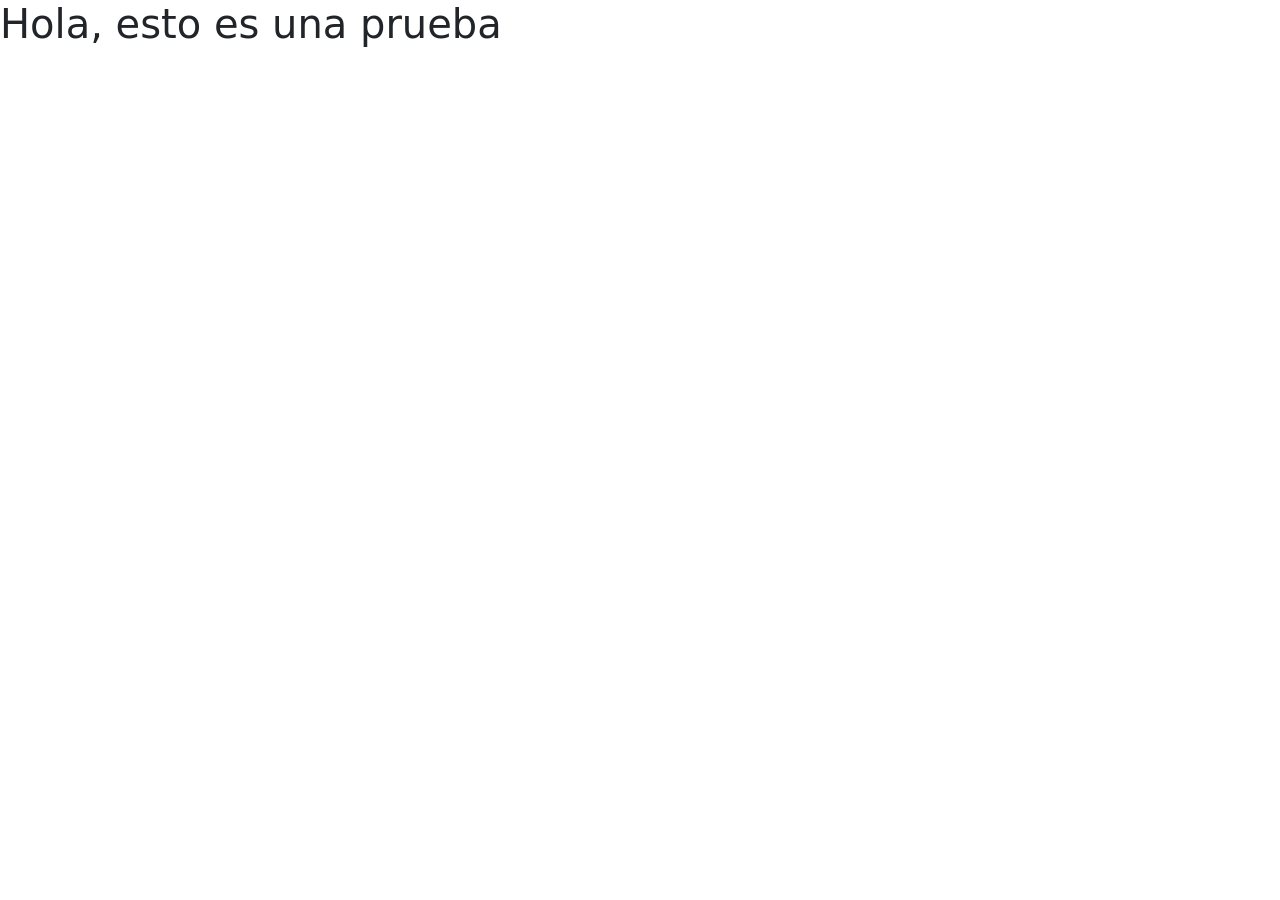
==== index.html @ 827f401e "inicio del home" ====
<!DOCTYPE html>
<html lang="es">


<head>


  <meta charset="UTF-8">
  <meta name="viewport" content="width=device-width, initial-scale=1.0">
  <title>Cookies - Pastelería</title>

  <!-- Bootstrap CSS -->
  <link href="https://cdn.jsdelivr.net/npm/bootstrap@5.3.3/dist/css/bootstrap.min.css" rel="stylesheet">

  <!-- Tu CSS personalizado (va después de Bootstrap para poder sobrescribirlo) -->
  <link href="css/style.css" rel="stylesheet">


</head>



<body>

  <h1>Hola, esto es una prueba</h1>

  <!-- Bootstrap JS (necesario para menús, botones desplegables, etc.) -->
  <script src="https://cdn.jsdelivr.net/npm/bootstrap@5.3.3/dist/js/bootstrap.bundle.min.js"></script>
</body>
</html>
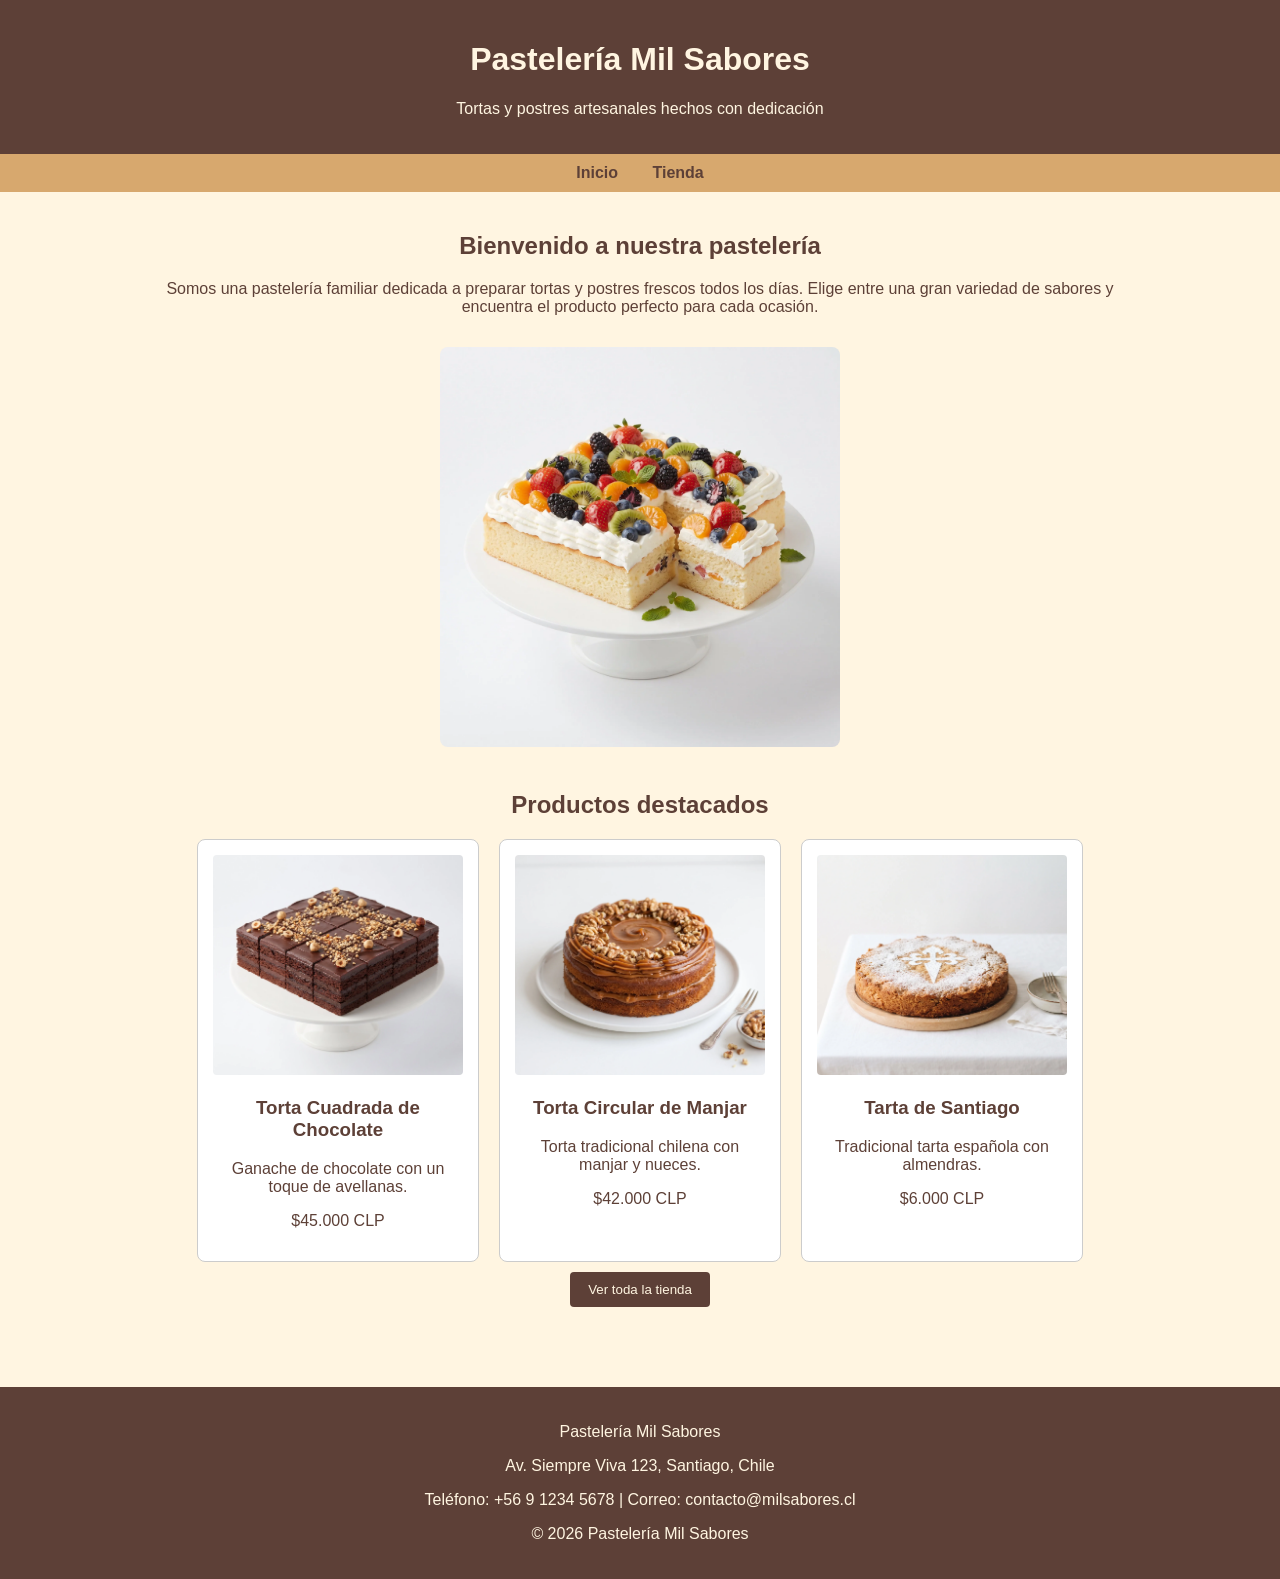
==== commit 97714c49: "creacion del home" ====
--- a/index.html
+++ b/index.html
@@ -1,30 +1,71 @@
 <!DOCTYPE html>
 <html lang="es">
-
-
 <head>
-
-
-  <meta charset="UTF-8">
-  <meta name="viewport" content="width=device-width, initial-scale=1.0">
-  <title>Cookies - Pastelería</title>
-
-  <!-- Bootstrap CSS -->
-  <link href="https://cdn.jsdelivr.net/npm/bootstrap@5.3.3/dist/css/bootstrap.min.css" rel="stylesheet">
-
-  <!-- Tu CSS personalizado (va después de Bootstrap para poder sobrescribirlo) -->
-  <link href="css/style.css" rel="stylesheet">
-
-
+    <meta charset="UTF-8">
+    <meta name="viewport" content="width=device-width, initial-scale=1.0">
+    <title>Inicio - Pastelería Mil Sabores</title>
+    <link rel="stylesheet" href="css/style.css">
 </head>
-
-
-
 <body>
 
-  <h1>Hola, esto es una prueba</h1>
+    <header>
+        <h1>Pastelería Mil Sabores</h1>
+        <p>Tortas y postres artesanales hechos con dedicación</p>
+    </header>
 
-  <!-- Bootstrap JS (necesario para menús, botones desplegables, etc.) -->
-  <script src="https://cdn.jsdelivr.net/npm/bootstrap@5.3.3/dist/js/bootstrap.bundle.min.js"></script>
+    <nav>
+        <ul>
+            <li><a href="index.html">Inicio</a></li>
+            <li><a href="tienda.html">Tienda</a></li>
+        </ul>
+    </nav>
+
+    <main>
+
+        <section id="bienvenida">
+            <h2>Bienvenido a nuestra pastelería</h2>
+            <p>Somos una pastelería familiar dedicada a preparar tortas y postres frescos todos los días. Elige entre una gran variedad de sabores y encuentra el producto perfecto para cada ocasión.</p>
+            <img class="bienvenida-imagen" src="img/Torta_Cuadrada_Frutas.webp" alt="Torta Cuadrada de Frutas de la pastelería">
+        </section>
+
+        <section id="destacados">
+            <h2>Productos destacados</h2>
+            <div class="contenedor-productos">
+
+                <article class="tarjeta-producto">
+                    <img src="img/Torta_Cuadrada_Chocolate.webp" alt="Torta Cuadrada de Chocolate">
+                    <h3>Torta Cuadrada de Chocolate</h3>
+                    <p>Ganache de chocolate con un toque de avellanas.</p>
+                    <p class="precio">$45.000 CLP</p>
+                </article>
+
+                <article class="tarjeta-producto">
+                    <img src="img/Torta_Circular_Manjar.webp" alt="Torta Circular de Manjar">
+                    <h3>Torta Circular de Manjar</h3>
+                    <p>Torta tradicional chilena con manjar y nueces.</p>
+                    <p class="precio">$42.000 CLP</p>
+                </article>
+
+                <article class="tarjeta-producto">
+                    <img src="img/Tarta_De_Santiago.webp" alt="Tarta de Santiago">
+                    <h3>Tarta de Santiago</h3>
+                    <p>Tradicional tarta española con almendras.</p>
+                    <p class="precio">$6.000 CLP</p>
+                </article>
+
+            </div>
+            <a href="tienda.html"><button type="button">Ver toda la tienda</button></a>
+        </section>
+
+    </main>
+
+    <footer>
+        <p>Pastelería Mil Sabores</p>
+        <p>Av. Siempre Viva 123, Santiago, Chile</p>
+        <p>Teléfono: +56 9 1234 5678 | Correo: contacto@milsabores.cl</p>
+        <p>&copy; 2026 Pastelería Mil Sabores</p>
+    </footer>
+
+    <script src="js/main.js"></script>
 </body>
-</html>+</html>
--- a/css/style.css
+++ b/css/style.css
@@ -0,0 +1,111 @@
+
+body {
+    font-family: Arial, sans-serif;
+    background-color: #FFF5E1;
+    color: #5D4037;
+    margin: 0;
+    padding: 0;
+}
+
+header {
+    background-color: #5D4037;
+    color: #FFF5E1;
+    text-align: center;
+    padding: 20px 10px;
+}
+
+nav {
+    background-color: #D7A86E;
+    text-align: center;
+    padding: 10px;
+}
+
+nav ul {
+    list-style: none;
+    margin: 0;
+    padding: 0;
+}
+
+nav ul li {
+    display: inline-block;
+    margin: 0 15px;
+}
+
+nav ul li a {
+    color: #5D4037;
+    text-decoration: none;
+    font-weight: bold;
+}
+
+nav ul li a:hover {
+    text-decoration: underline;
+}
+
+main {
+    max-width: 1000px;
+    margin: 0 auto;
+    padding: 20px;
+}
+
+section {
+    margin-bottom: 40px;
+    text-align: center;
+}
+
+/* Sección de bienvenida */
+.bienvenida-imagen {
+    max-width: 400px;
+    width: 100%;
+    border-radius: 8px;
+    margin-top: 15px;
+}
+
+/* Tarjetas de productos destacados (mismo estilo que la tienda) */
+.contenedor-productos {
+    display: flex;
+    flex-wrap: wrap;
+    justify-content: center;
+    gap: 20px;
+}
+
+.tarjeta-producto {
+    background-color: white;
+    border: 1px solid #ccc;
+    border-radius: 8px;
+    padding: 15px;
+    width: 250px;
+    text-align: center;
+}
+
+.tarjeta-producto img {
+    width: 100%;
+    height: 220px;
+    object-fit: cover;
+    border-radius: 4px;
+}
+
+button {
+    background-color: #5D4037;
+    color: #FFF5E1;
+    border: none;
+    padding: 10px 18px;
+    border-radius: 4px;
+    cursor: pointer;
+    margin-top: 10px;
+}
+
+button:hover {
+    background-color: #4A322C;
+}
+
+footer {
+    background-color: #5D4037;
+    color: #FFF5E1;
+    text-align: center;
+    padding: 20px 10px;
+    margin-top: 20px;
+}
+
+footer a {
+    color: #FFF5E1;
+}
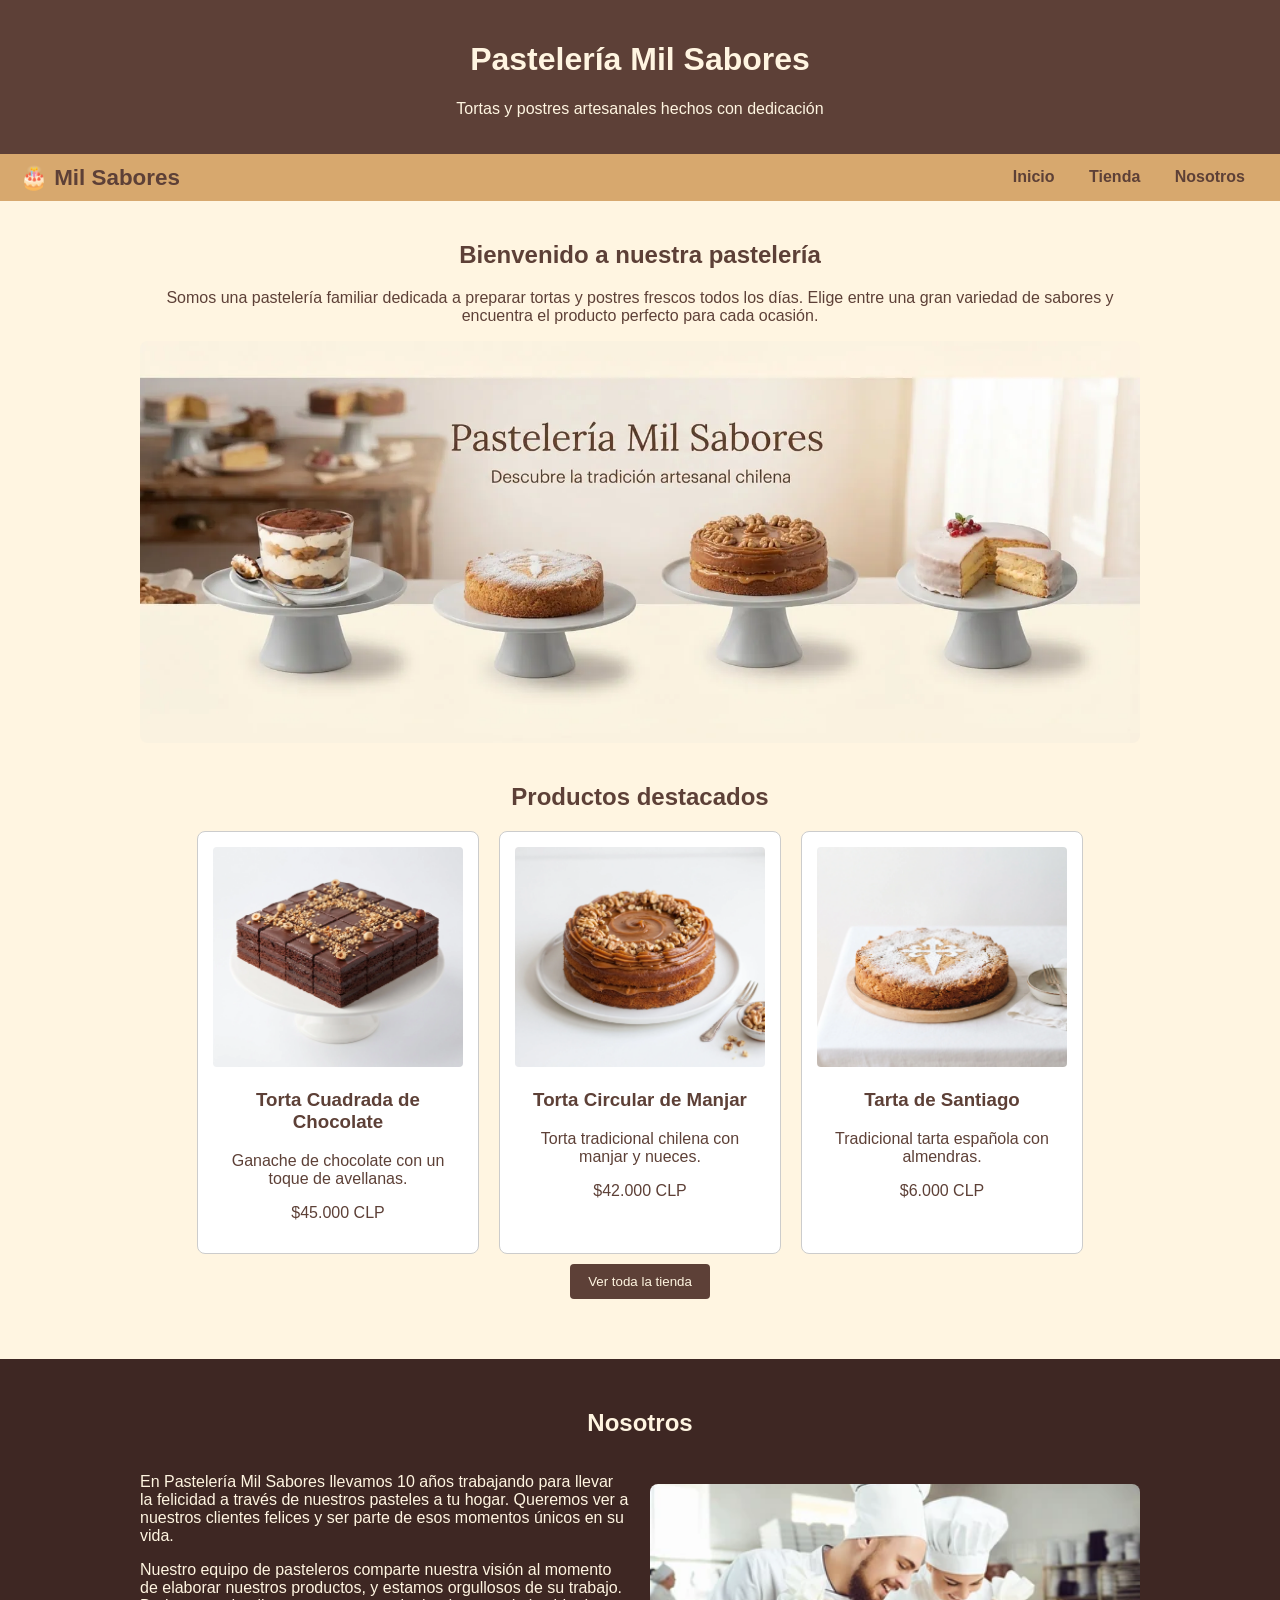
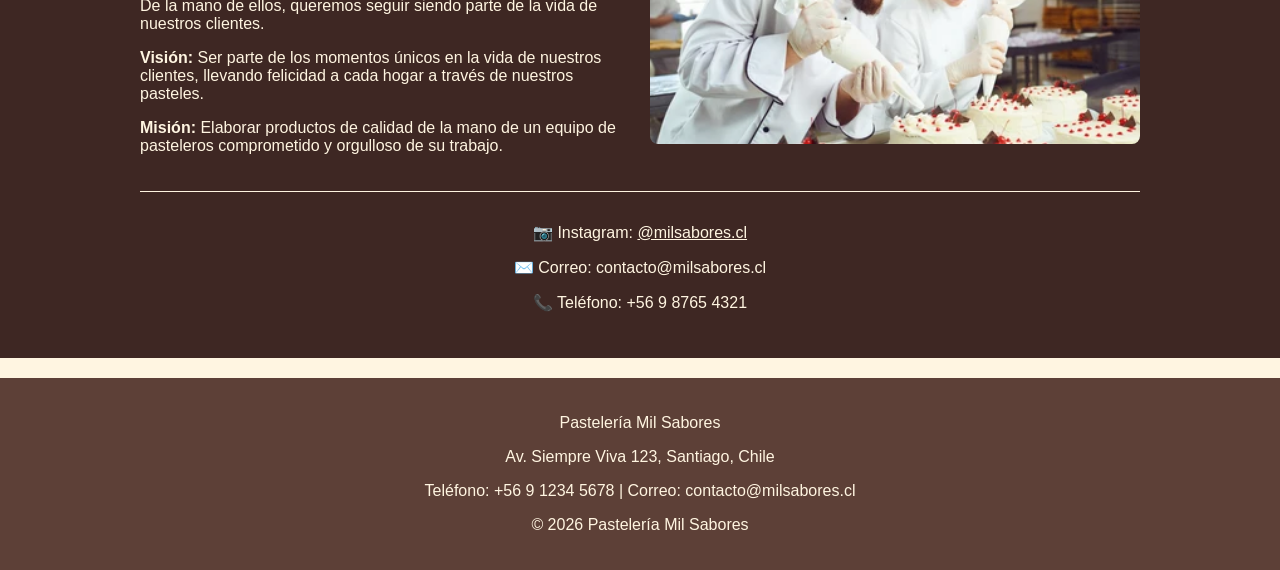
==== commit 4d1e51e8: "actualizacion del home y embellecimiento" ====
--- a/index.html
+++ b/index.html
@@ -14,9 +14,13 @@
     </header>
 
     <nav>
+        <div class="logo">
+            <a href="index.html">🎂 Mil Sabores</a>
+        </div>
         <ul>
             <li><a href="index.html">Inicio</a></li>
             <li><a href="tienda.html">Tienda</a></li>
+            <li><a href="#nosotros">Nosotros</a></li>
         </ul>
     </nav>
 
@@ -25,7 +29,7 @@
         <section id="bienvenida">
             <h2>Bienvenido a nuestra pastelería</h2>
             <p>Somos una pastelería familiar dedicada a preparar tortas y postres frescos todos los días. Elige entre una gran variedad de sabores y encuentra el producto perfecto para cada ocasión.</p>
-            <img class="bienvenida-imagen" src="img/Torta_Cuadrada_Frutas.webp" alt="Torta Cuadrada de Frutas de la pastelería">
+            <img class="bienvenida-imagen" src="img/Hero.webp" alt="Torta Cuadrada de Frutas de la pastelería">
         </section>
 
         <section id="destacados">
@@ -59,6 +63,30 @@
 
     </main>
 
+    <section id="nosotros" class="seccion-nosotros">
+        <h2>Nosotros</h2>
+
+        <div class="nosotros-contenido">
+            <div class="nosotros-texto">
+                <p>En Pastelería Mil Sabores llevamos 10 años trabajando para llevar la felicidad a través de nuestros pasteles a tu hogar. Queremos ver a nuestros clientes felices y ser parte de esos momentos únicos en su vida.</p>
+                <p>Nuestro equipo de pasteleros comparte nuestra visión al momento de elaborar nuestros productos, y estamos orgullosos de su trabajo. De la mano de ellos, queremos seguir siendo parte de la vida de nuestros clientes.</p>
+                <p><strong>Visión:</strong> Ser parte de los momentos únicos en la vida de nuestros clientes, llevando felicidad a cada hogar a través de nuestros pasteles.</p>
+                <p><strong>Misión:</strong> Elaborar productos de calidad de la mano de un equipo de pasteleros comprometido y orgulloso de su trabajo.</p>
+            </div>
+
+            <div class="nosotros-imagen">
+                <img src="img/confectioners-squeezes-liquid-cream-pastry-260nw-1368174686.webp" alt="">
+
+            </div>
+        </div>
+
+        <div class="nosotros-contacto">
+            <p>📷 Instagram: <a href="https://instagram.com/milsabores.cl" target="_blank" rel="noopener">@milsabores.cl</a></p>
+            <p>✉️ Correo: contacto@milsabores.cl</p>
+            <p>📞 Teléfono: +56 9 8765 4321</p>
+        </div>
+    </section>
+
     <footer>
         <p>Pastelería Mil Sabores</p>
         <p>Av. Siempre Viva 123, Santiago, Chile</p>
--- a/css/style.css
+++ b/css/style.css
@@ -1,3 +1,4 @@
+/* Estilos generales del sitio - Pastelería Mil Sabores */
 
 body {
     font-family: Arial, sans-serif;
@@ -16,8 +17,18 @@
 
 nav {
     background-color: #D7A86E;
-    text-align: center;
-    padding: 10px;
+    padding: 10px 20px;
+    display: flex;
+    justify-content: space-between;
+    align-items: center;
+    flex-wrap: wrap;
+}
+
+.logo a {
+    color: #5D4037;
+    font-size: 1.4em;
+    font-weight: bold;
+    text-decoration: none;
 }
 
 nav ul {
@@ -54,10 +65,12 @@
 
 /* Sección de bienvenida */
 .bienvenida-imagen {
-    max-width: 400px;
-    width: 100%;
+    max-width: 100%; /* <--- Cambia esto de 400px a 100% */
+    width: 100%; /* Esto asegura que ocupe todo el ancho del contenedor */
     border-radius: 8px;
     margin-top: 15px;
+    display: block; /* Ayuda a centrarla y evitar espacios extra */
+    height: auto; /* Mantiene la proporción de la imagen */
 }
 
 /* Tarjetas de productos destacados (mismo estilo que la tienda) */
@@ -109,3 +122,55 @@
 footer a {
     color: #FFF5E1;
 }
+
+/* Sección "Nosotros" - rectángulo destacado con color distinto, de lado a lado */
+.seccion-nosotros {
+    background-color: #3E2723;
+    color: #FFF5E1;
+    width: 100%;
+    margin: 0;
+    padding: 30px 20px;
+    text-align: center;
+    box-sizing: border-box;
+}
+
+.nosotros-contenido {
+    display: flex;
+    flex-wrap: wrap;
+    gap: 20px;
+    align-items: center;
+    text-align: left;
+    max-width: 1000px;
+    margin: 0 auto;
+}
+
+.nosotros-texto {
+    flex: 1;
+    min-width: 250px;
+}
+
+.nosotros-imagen {
+    flex: 1;
+    min-width: 200px;
+}
+
+.nosotros-imagen img {
+    width: 100%;
+    height: 260px;
+    object-fit: cover;
+    border-radius: 8px;
+    display: block;
+}
+
+.nosotros-contacto {
+    margin-top: 20px;
+    border-top: 1px solid #FFF5E1;
+    padding-top: 15px;
+    max-width: 1000px;
+    margin-left: auto;
+    margin-right: auto;
+}
+
+.nosotros-contacto a {
+    color: #FFF5E1;
+}
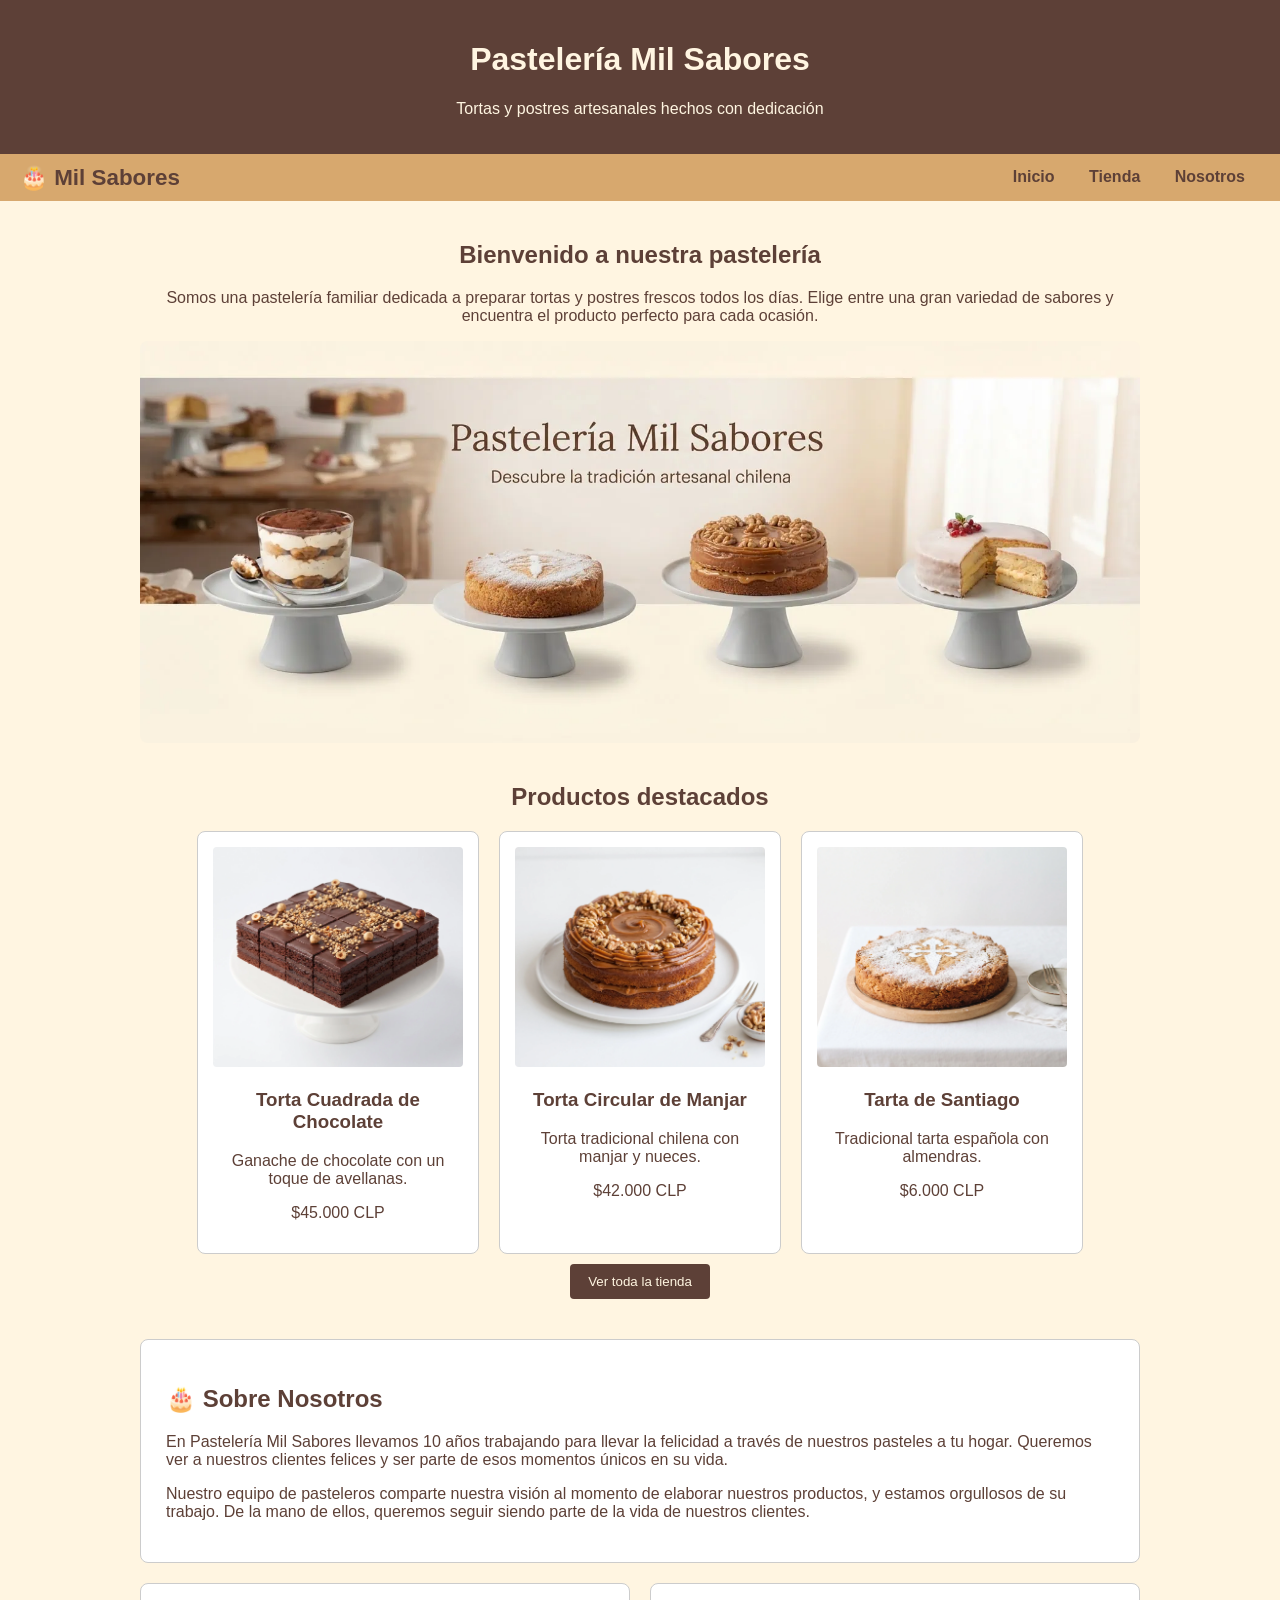
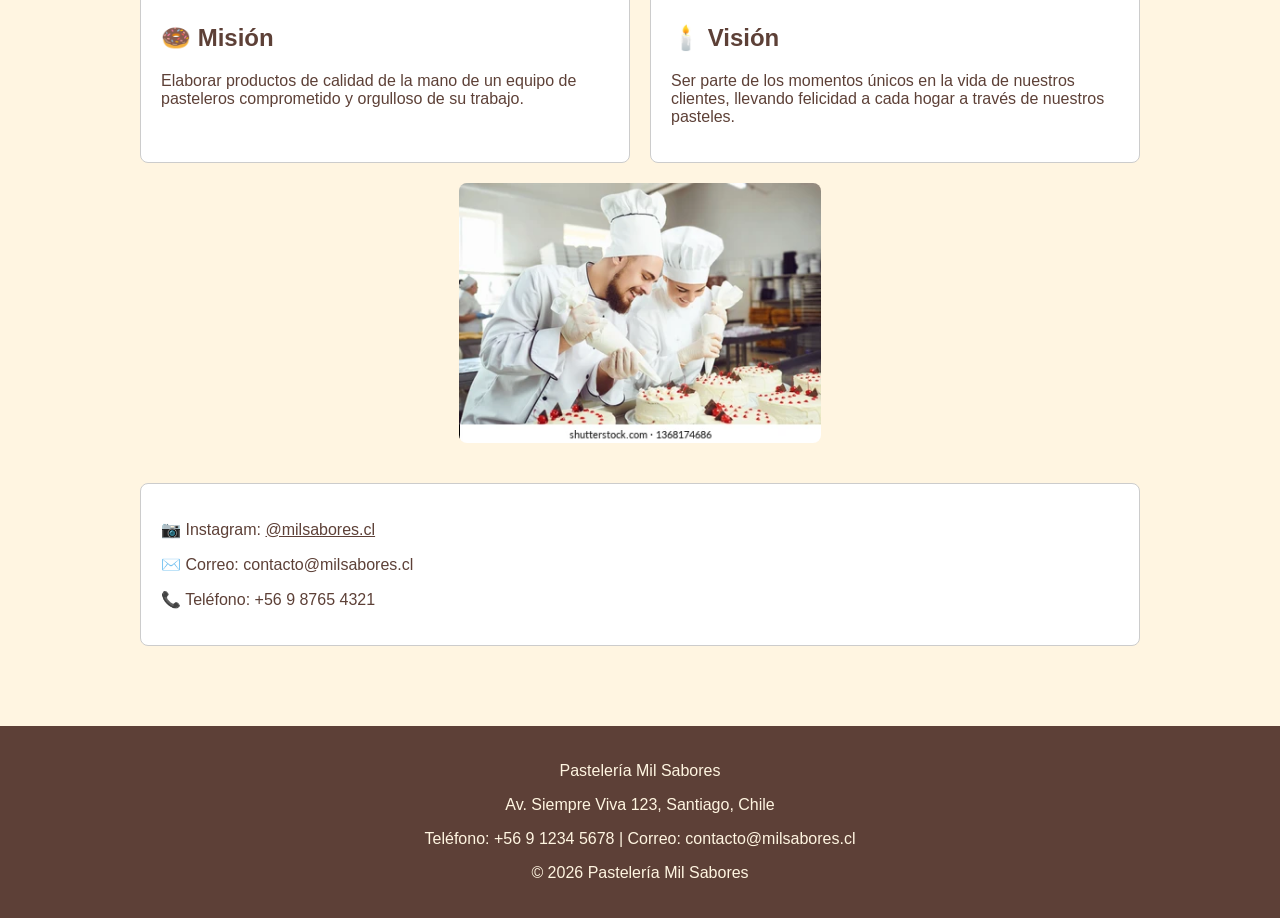
==== commit b24d9722: "mas cambios" ====
--- a/index.html
+++ b/index.html
@@ -61,31 +61,37 @@
             <a href="tienda.html"><button type="button">Ver toda la tienda</button></a>
         </section>
 
-    </main>
+        <section id="nosotros" class="seccion-quienes-somos">
 
-    <section id="nosotros" class="seccion-nosotros">
-        <h2>Nosotros</h2>
-
-        <div class="nosotros-contenido">
-            <div class="nosotros-texto">
+            <div class="tarjeta-enunciado">
+                <h2>🎂 Sobre Nosotros</h2>
                 <p>En Pastelería Mil Sabores llevamos 10 años trabajando para llevar la felicidad a través de nuestros pasteles a tu hogar. Queremos ver a nuestros clientes felices y ser parte de esos momentos únicos en su vida.</p>
                 <p>Nuestro equipo de pasteleros comparte nuestra visión al momento de elaborar nuestros productos, y estamos orgullosos de su trabajo. De la mano de ellos, queremos seguir siendo parte de la vida de nuestros clientes.</p>
-                <p><strong>Visión:</strong> Ser parte de los momentos únicos en la vida de nuestros clientes, llevando felicidad a cada hogar a través de nuestros pasteles.</p>
-                <p><strong>Misión:</strong> Elaborar productos de calidad de la mano de un equipo de pasteleros comprometido y orgulloso de su trabajo.</p>
+            </div>
+
+            <div class="contenedor-mision-vision">
+                <div class="caja-mision">
+                    <h2>🍩 Misión</h2>
+                    <p>Elaborar productos de calidad de la mano de un equipo de pasteleros comprometido y orgulloso de su trabajo.</p>
+                </div>
+                <div class="caja-vision">
+                    <h2>🕯️ Visión</h2>
+                    <p>Ser parte de los momentos únicos en la vida de nuestros clientes, llevando felicidad a cada hogar a través de nuestros pasteles.</p>
+                </div>
             </div>
 
             <div class="nosotros-imagen">
-                <img src="img/confectioners-squeezes-liquid-cream-pastry-260nw-1368174686.webp" alt="">
+                <img src="img/confectioners-squeezes-liquid-cream-pastry-260nw-1368174686.webp" alt="Equipo de pasteleros de Mil Sabores trabajando">
+            </div>
 
+            <div class="nosotros-contacto">
+                <p>📷 Instagram: <a href="https://instagram.com/milsabores.cl" target="_blank" rel="noopener">@milsabores.cl</a></p>
+                <p>✉️ Correo: contacto@milsabores.cl</p>
+                <p>📞 Teléfono: +56 9 8765 4321</p>
             </div>
-        </div>
+        </section>
 
-        <div class="nosotros-contacto">
-            <p>📷 Instagram: <a href="https://instagram.com/milsabores.cl" target="_blank" rel="noopener">@milsabores.cl</a></p>
-            <p>✉️ Correo: contacto@milsabores.cl</p>
-            <p>📞 Teléfono: +56 9 8765 4321</p>
-        </div>
-    </section>
+    </main>
 
     <footer>
         <p>Pastelería Mil Sabores</p>
--- a/css/style.css
+++ b/css/style.css
@@ -123,35 +123,41 @@
     color: #FFF5E1;
 }
 
-/* Sección "Nosotros" - rectángulo destacado con color distinto, de lado a lado */
-.seccion-nosotros {
-    background-color: #3E2723;
-    color: #FFF5E1;
-    width: 100%;
-    margin: 0;
-    padding: 30px 20px;
-    text-align: center;
-    box-sizing: border-box;
+/* Estilos Quiénes Somos */
+.seccion-quienes-somos {
+    display: flex;
+    flex-direction: column;
+    gap: 20px;
+    margin-bottom: 40px;
+    text-align: left !important; /* Anula el centrado general de las secciones */
 }
 
-.nosotros-contenido {
-    display: flex;
-    flex-wrap: wrap;
-    gap: 20px;
-    align-items: center;
-    text-align: left;
-    max-width: 1000px;
-    margin: 0 auto;
+.tarjeta-enunciado {
+    background-color: white;
+    border: 1px solid #ccc;
+    border-radius: 8px;
+    padding: 25px;
 }
 
-.nosotros-texto {
+.contenedor-mision-vision {
+    display: flex;
+    gap: 20px;
+    flex-wrap: wrap;
+}
+
+.caja-mision,
+.caja-vision {
+    background-color: white;
+    border: 1px solid #ccc;
+    border-radius: 8px;
+    padding: 20px;
     flex: 1;
-    min-width: 250px;
+    min-width: 280px;
 }
 
 .nosotros-imagen {
-    flex: 1;
-    min-width: 200px;
+    max-width: 1000px;
+    margin: 0 auto 20px;
 }
 
 .nosotros-imagen img {
@@ -163,14 +169,12 @@
 }
 
 .nosotros-contacto {
-    margin-top: 20px;
-    border-top: 1px solid #FFF5E1;
-    padding-top: 15px;
-    max-width: 1000px;
-    margin-left: auto;
-    margin-right: auto;
+    background-color: white;
+    border: 1px solid #ccc;
+    border-radius: 8px;
+    padding: 20px;
 }
 
 .nosotros-contacto a {
-    color: #FFF5E1;
-}+    color: #5D4037;
+}
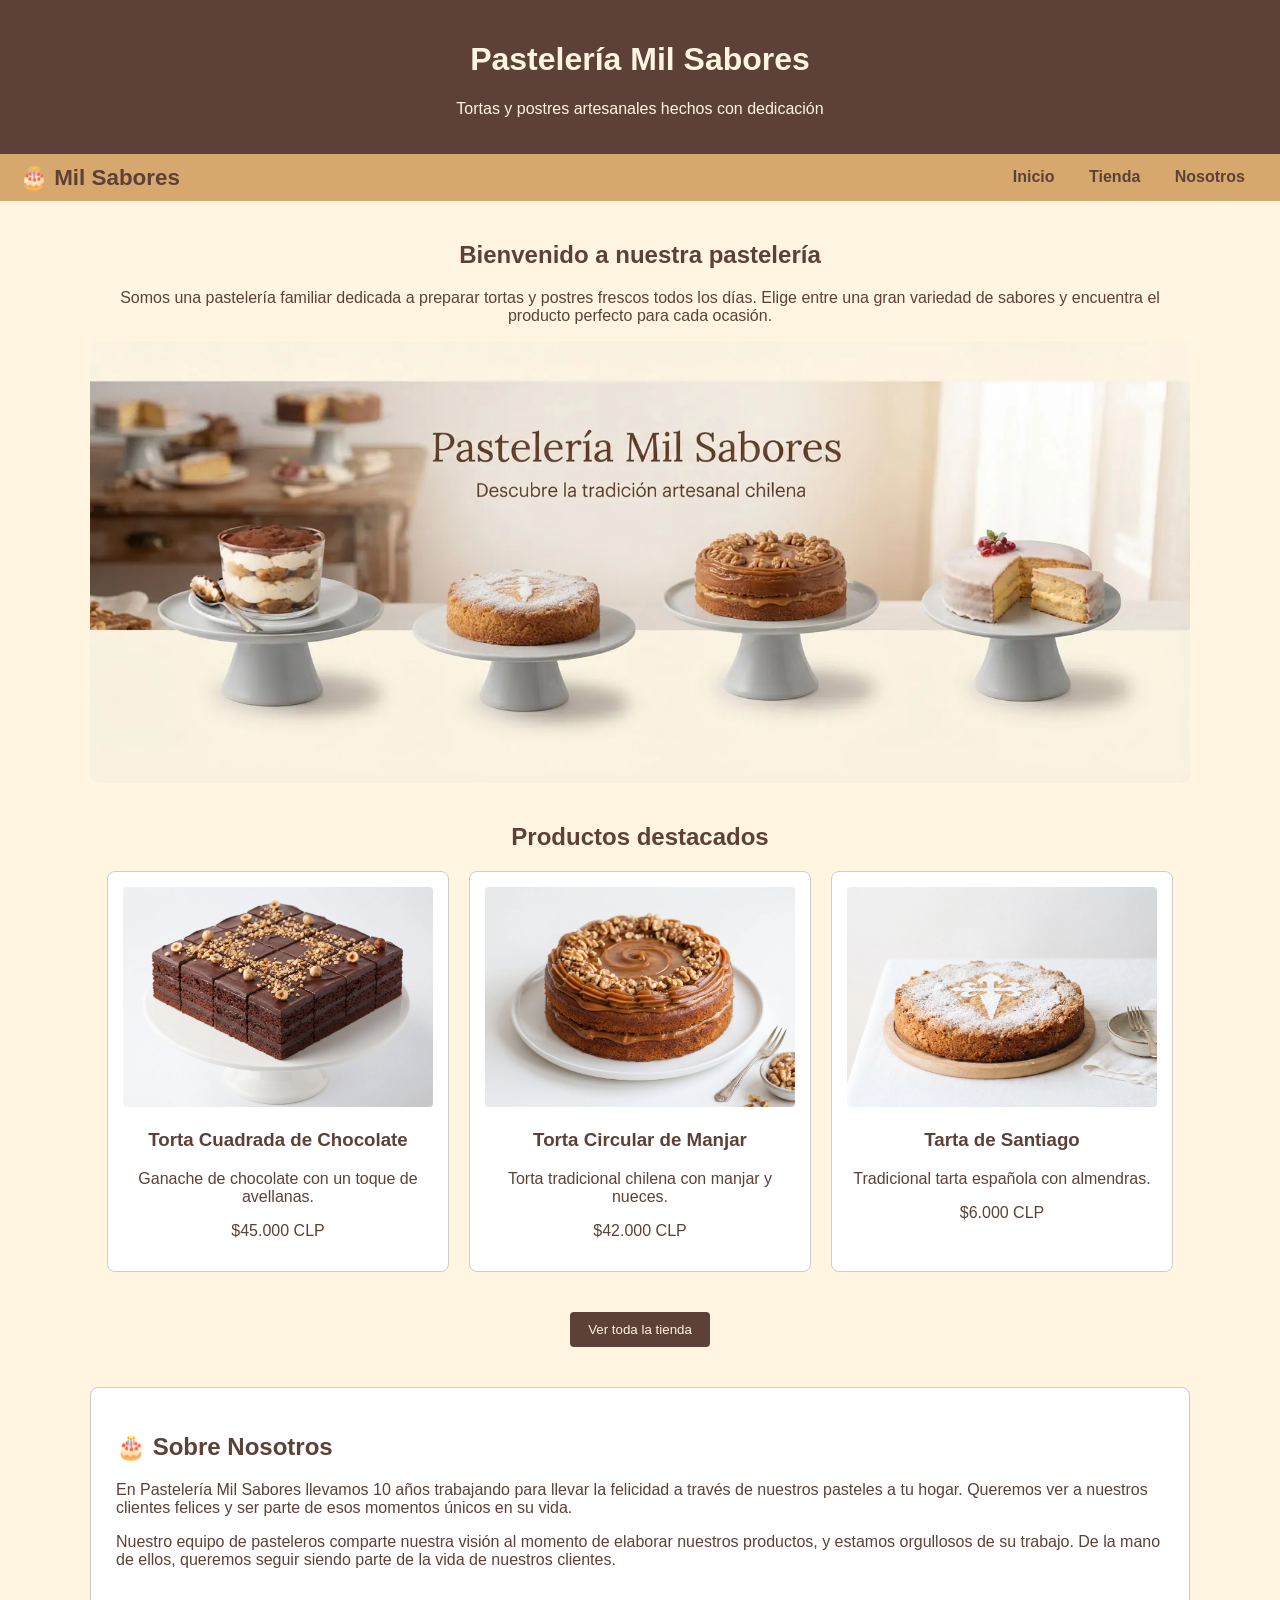
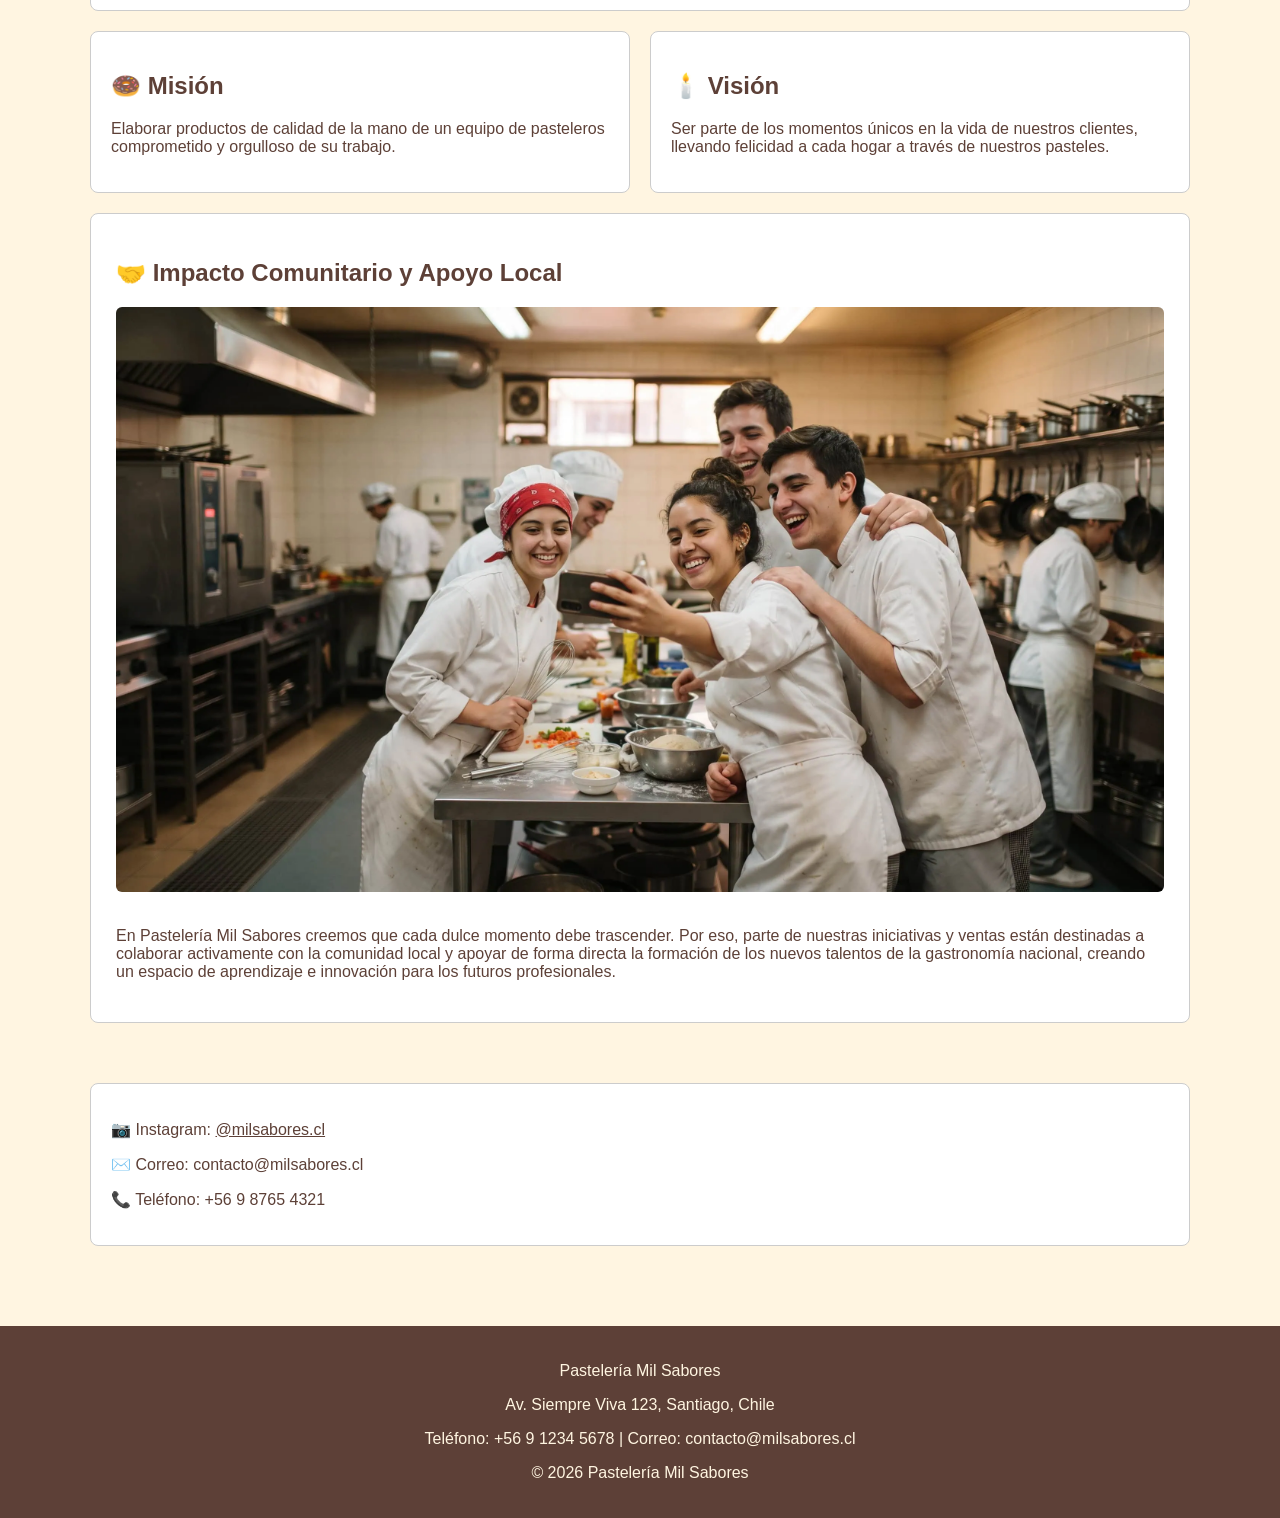
==== commit ac68e78b: "Se agrega sección impacto comunitario y se modifica padding del boton ver toda la tienda" ====
--- a/index.html
+++ b/index.html
@@ -80,9 +80,13 @@
                 </div>
             </div>
 
-            <div class="nosotros-imagen">
-                <img src="img/confectioners-squeezes-liquid-cream-pastry-260nw-1368174686.webp" alt="Equipo de pasteleros de Mil Sabores trabajando">
-            </div>
+            <section class="seccion-impacto">
+                <div class="tarjeta-impacto">
+                    <h2>🤝 Impacto Comunitario y Apoyo Local</h2>
+                    <img src="img/Impacto.webp" alt="Estudiantes de pastelería" class="imagen-impacto">
+                    <p>En Pastelería Mil Sabores creemos que cada dulce momento debe trascender. Por eso, parte de nuestras iniciativas y ventas están destinadas a colaborar activamente con la comunidad local y apoyar de forma directa la formación de los nuevos talentos de la gastronomía nacional, creando un espacio de aprendizaje e innovación para los futuros profesionales.</p>
+                </div>
+            </section>
 
             <div class="nosotros-contacto">
                 <p>📷 Instagram: <a href="https://instagram.com/milsabores.cl" target="_blank" rel="noopener">@milsabores.cl</a></p>
--- a/css/style.css
+++ b/css/style.css
@@ -53,7 +53,7 @@
 }
 
 main {
-    max-width: 1000px;
+    max-width: 1100px;
     margin: 0 auto;
     padding: 20px;
 }
@@ -65,15 +65,15 @@
 
 /* Sección de bienvenida */
 .bienvenida-imagen {
-    max-width: 100%; /* <--- Cambia esto de 400px a 100% */
-    width: 100%; /* Esto asegura que ocupe todo el ancho del contenedor */
+    max-width: 100%;
+    width: 100%;
     border-radius: 8px;
     margin-top: 15px;
-    display: block; /* Ayuda a centrarla y evitar espacios extra */
-    height: auto; /* Mantiene la proporción de la imagen */
-}
-
-/* Tarjetas de productos destacados (mismo estilo que la tienda) */
+    display: block;
+    height: auto;
+}
+
+/* Tarjetas de productos (3 por fila corregido) */
 .contenedor-productos {
     display: flex;
     flex-wrap: wrap;
@@ -86,7 +86,7 @@
     border: 1px solid #ccc;
     border-radius: 8px;
     padding: 15px;
-    width: 250px;
+    width: 310px;
     text-align: center;
 }
 
@@ -104,7 +104,7 @@
     padding: 10px 18px;
     border-radius: 4px;
     cursor: pointer;
-    margin-top: 10px;
+    margin-top: 40px;
 }
 
 button:hover {
@@ -129,7 +129,7 @@
     flex-direction: column;
     gap: 20px;
     margin-bottom: 40px;
-    text-align: left !important; /* Anula el centrado general de las secciones */
+    text-align: left !important;
 }
 
 .tarjeta-enunciado {
@@ -155,6 +155,30 @@
     min-width: 280px;
 }
 
+/* Estilos Sección Impacto Comunitario */
+.seccion-impacto {
+    display: flex;
+    flex-direction: column;
+    gap: 20px;
+    margin-bottom: 40px;
+    text-align: left !important;
+}
+
+.tarjeta-impacto {
+    background-color: white;
+    border: 1px solid #ccc;
+    border-radius: 8px;
+    padding: 25px;
+}
+
+.imagen-impacto {
+    width: 100%;
+    height: auto;
+    border-radius: 6px;
+    margin-bottom: 15px;
+    object-fit: cover;
+}
+
 .nosotros-imagen {
     max-width: 1000px;
     margin: 0 auto 20px;
@@ -177,4 +201,4 @@
 
 .nosotros-contacto a {
     color: #5D4037;
-}
+}
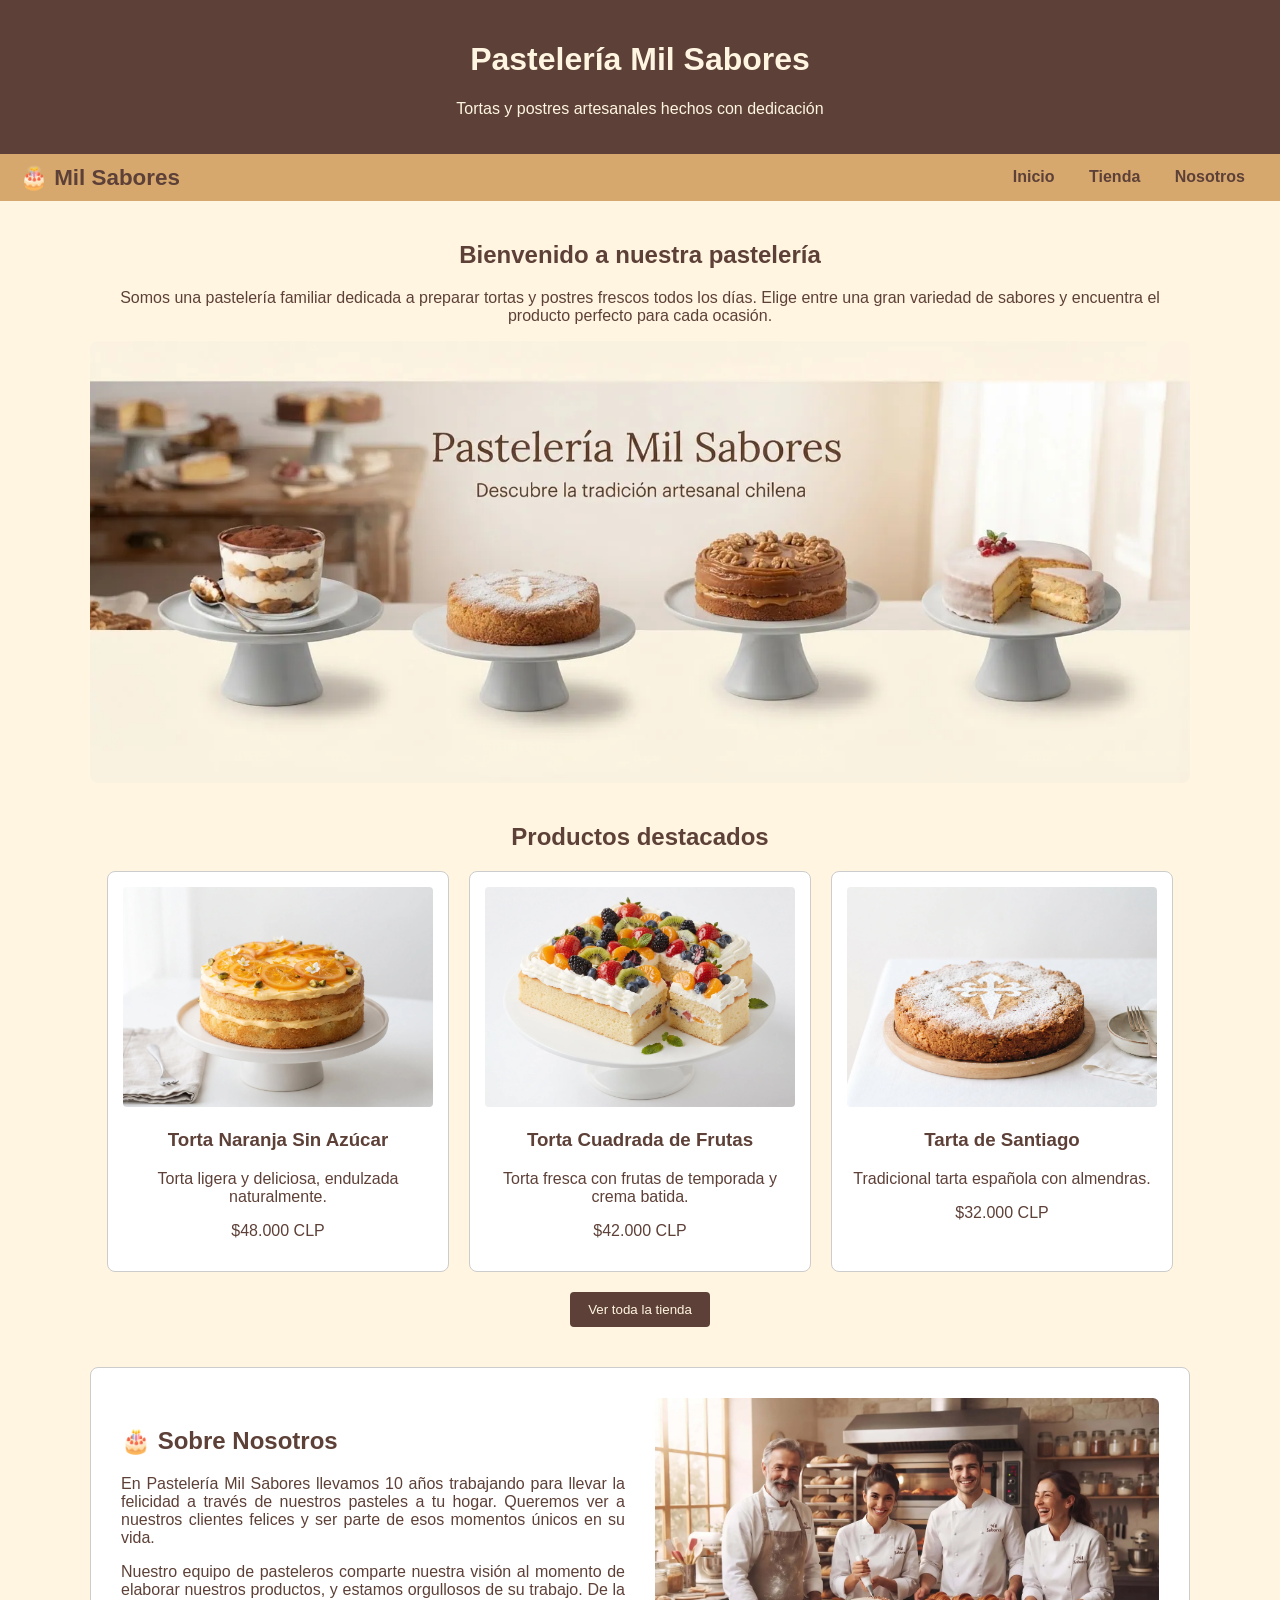
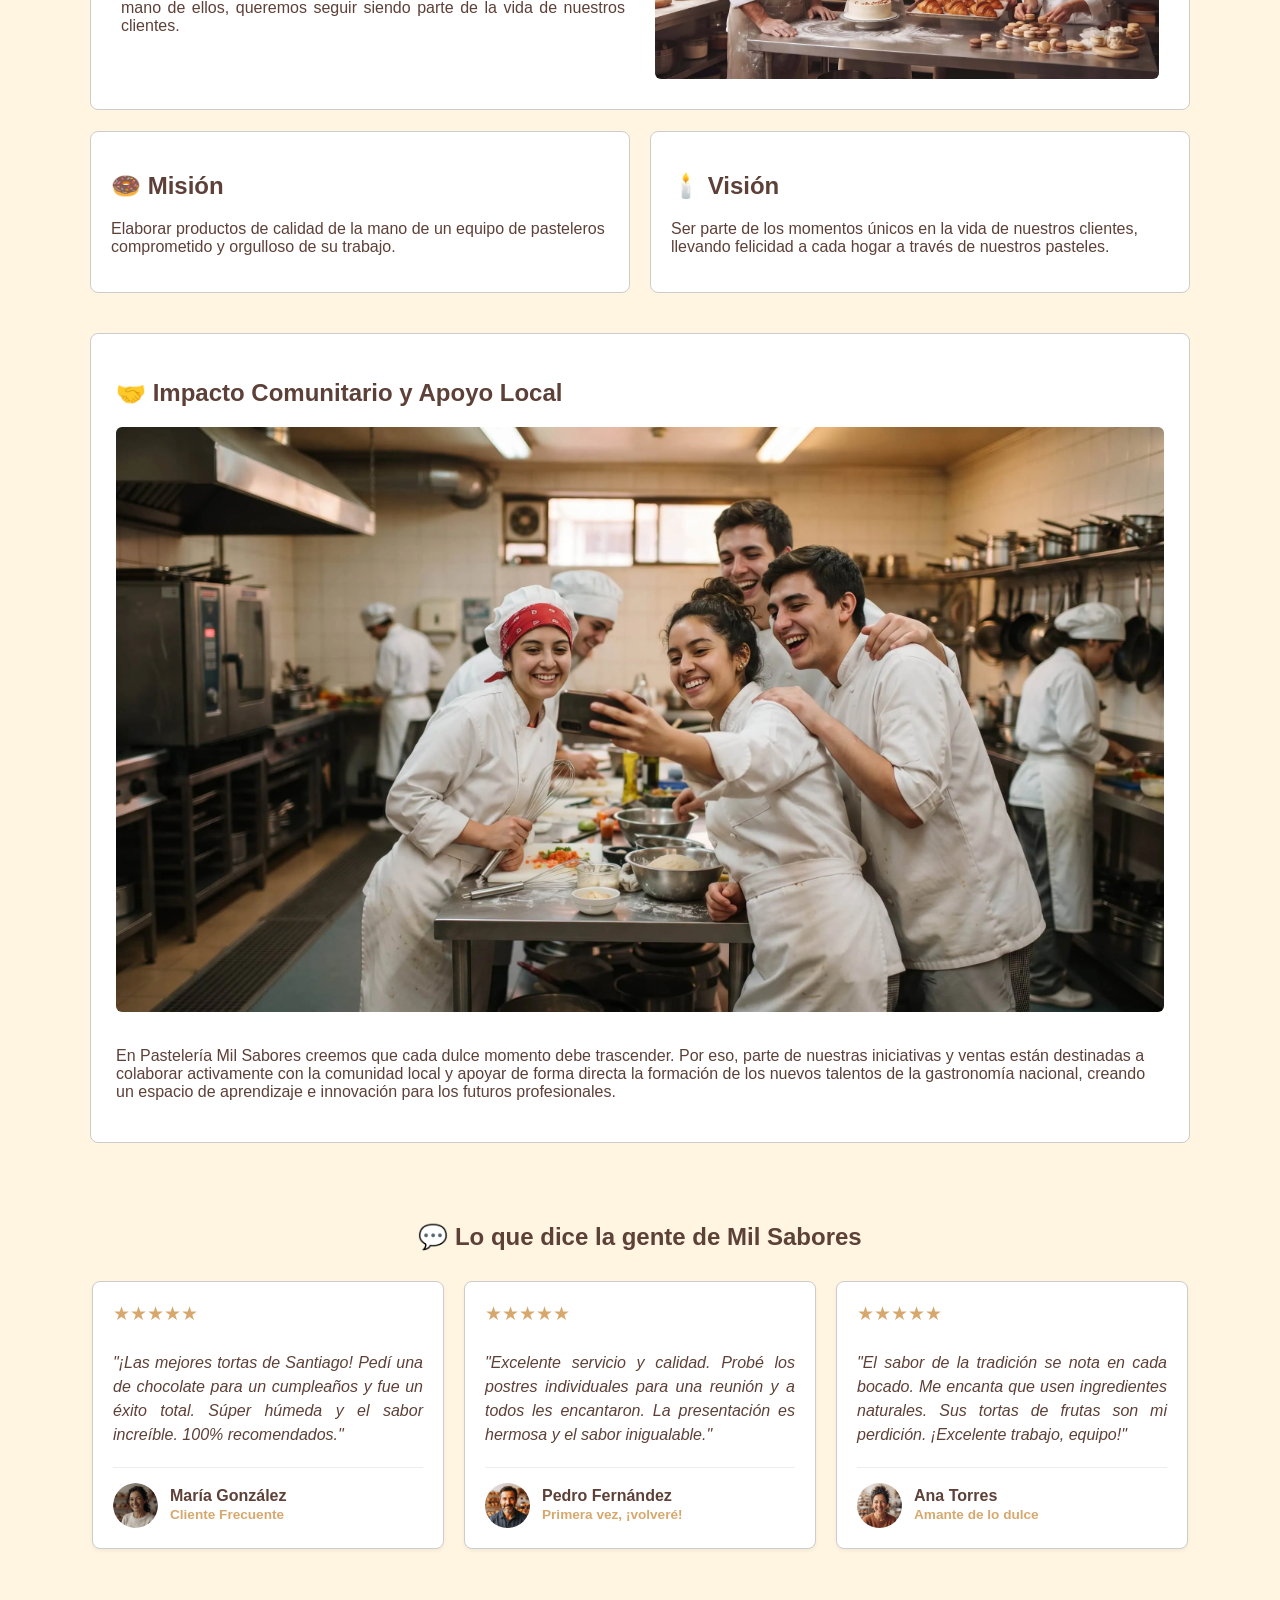
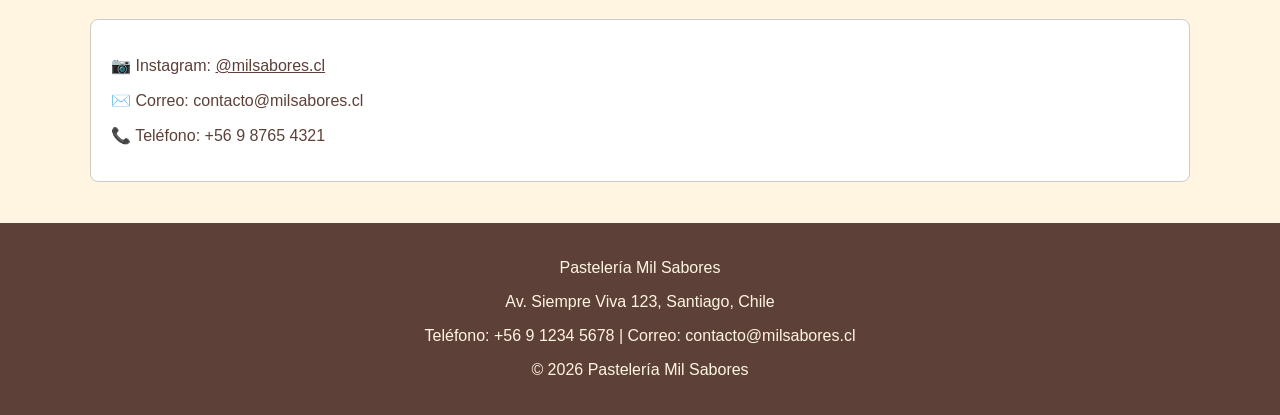
==== commit fd10868c: "agrega foto en sobre nosotros y tambien valoraciones de clientes" ====
--- a/index.html
+++ b/index.html
@@ -37,16 +37,16 @@
             <div class="contenedor-productos">
 
                 <article class="tarjeta-producto">
-                    <img src="img/Torta_Cuadrada_Chocolate.webp" alt="Torta Cuadrada de Chocolate">
-                    <h3>Torta Cuadrada de Chocolate</h3>
-                    <p>Ganache de chocolate con un toque de avellanas.</p>
-                    <p class="precio">$45.000 CLP</p>
+                    <img src="img/Torta_Naranja_Sin_Azucar.webp" alt="Torta Naranja Sin Azúcar">
+                    <h3>Torta Naranja Sin Azúcar</h3>
+                    <p>Torta ligera y deliciosa, endulzada naturalmente.</p>
+                    <p class="precio">$48.000 CLP</p>
                 </article>
-
+                
                 <article class="tarjeta-producto">
-                    <img src="img/Torta_Circular_Manjar.webp" alt="Torta Circular de Manjar">
-                    <h3>Torta Circular de Manjar</h3>
-                    <p>Torta tradicional chilena con manjar y nueces.</p>
+                    <img src="img/Torta_Cuadrada_Frutas.webp" alt="Torta Cuadrada de Frutas">
+                    <h3>Torta Cuadrada de Frutas</h3>
+                    <p>Torta fresca con frutas de temporada y crema batida.</p>
                     <p class="precio">$42.000 CLP</p>
                 </article>
 
@@ -54,7 +54,7 @@
                     <img src="img/Tarta_De_Santiago.webp" alt="Tarta de Santiago">
                     <h3>Tarta de Santiago</h3>
                     <p>Tradicional tarta española con almendras.</p>
-                    <p class="precio">$6.000 CLP</p>
+                    <p class="precio">$32.000 CLP</p>
                 </article>
 
             </div>
@@ -63,11 +63,18 @@
 
         <section id="nosotros" class="seccion-quienes-somos">
 
-            <div class="tarjeta-enunciado">
-                <h2>🎂 Sobre Nosotros</h2>
-                <p>En Pastelería Mil Sabores llevamos 10 años trabajando para llevar la felicidad a través de nuestros pasteles a tu hogar. Queremos ver a nuestros clientes felices y ser parte de esos momentos únicos en su vida.</p>
-                <p>Nuestro equipo de pasteleros comparte nuestra visión al momento de elaborar nuestros productos, y estamos orgullosos de su trabajo. De la mano de ellos, queremos seguir siendo parte de la vida de nuestros clientes.</p>
+        <section class="seccion-quienes-somos">
+            <div class="tarjeta-sobre-nosotros">
+                <div class="texto-nosotros">
+                    <h2>🎂 Sobre Nosotros</h2>
+                    <p>En Pastelería Mil Sabores llevamos 10 años trabajando para llevar la felicidad a través de nuestros pasteles a tu hogar. Queremos ver a nuestros clientes felices y ser parte de esos momentos únicos en su vida.</p>
+                    <p>Nuestro equipo de pasteleros comparte nuestra visión al momento de elaborar nuestros productos, y estamos orgullosos de su trabajo. De la mano de ellos, queremos seguir siendo parte de la vida de nuestros clientes.</p>
+                </div>
+                <div class="imagen-nosotros">
+                    <img src="img/Quienes_somos.webp" alt="Equipo de pasteleros en Mil Sabores">
+                </div>
             </div>
+        </section>
 
             <div class="contenedor-mision-vision">
                 <div class="caja-mision">
@@ -88,6 +95,55 @@
                 </div>
             </section>
 
+
+        <!-- Sección de Testimonios -->
+        <section class="seccion-testimonios">
+            <h2>💬 Lo que dice la gente de Mil Sabores</h2>
+            <div class="contenedor-testimonios">
+
+                <!-- Testimonio 1 -->
+                <article class="tarjeta-testimonio">
+                    <div class="estrellas">&#9733;&#9733;&#9733;&#9733;&#9733;</div>
+                    <p>"¡Las mejores tortas de Santiago! Pedí una de chocolate para un cumpleaños y fue un éxito total. Súper húmeda y el sabor increíble. 100% recomendados."</p>
+                    <div class="datos-cliente">
+                        <img src="img/cliente_1.webp" alt="Foto de María González" class="foto-cliente">
+                        <div>
+                            <h4>María González</h4>
+                            <span>Cliente Frecuente</span>
+                        </div>
+                    </div>
+                </article>
+
+                <!-- Testimonio 2 -->
+                <article class="tarjeta-testimonio">
+                    <div class="estrellas">&#9733;&#9733;&#9733;&#9733;&#9733;</div>
+                    <p>"Excelente servicio y calidad. Probé los postres individuales para una reunión y a todos les encantaron. La presentación es hermosa y el sabor inigualable."</p>
+                    <div class="datos-cliente">
+                        <img src="img/cliente_2.webp" alt="Foto de Pedro Fernández" class="foto-cliente">
+                        <div>
+                            <h4>Pedro Fernández</h4>
+                            <span>Primera vez, ¡volveré!</span>
+                        </div>
+                    </div>
+                </article>
+
+                <!-- Testimonio 3 -->
+                <article class="tarjeta-testimonio">
+                    <div class="estrellas">&#9733;&#9733;&#9733;&#9733;&#9733;</div>
+                    <p>"El sabor de la tradición se nota en cada bocado. Me encanta que usen ingredientes naturales. Sus tortas de frutas son mi perdición. ¡Excelente trabajo, equipo!"</p>
+                    <div class="datos-cliente">
+                        <img src="img/cliente_3.webp" alt="Foto de Ana Torres" class="foto-cliente">
+                        <div>
+                            <h4>Ana Torres</h4>
+                            <span>Amante de lo dulce</span>
+                        </div>
+                    </div>
+                </article>
+
+            </div>
+        </section>
+
+            <!-- contacto -->
             <div class="nosotros-contacto">
                 <p>📷 Instagram: <a href="https://instagram.com/milsabores.cl" target="_blank" rel="noopener">@milsabores.cl</a></p>
                 <p>✉️ Correo: contacto@milsabores.cl</p>
--- a/css/style.css
+++ b/css/style.css
@@ -73,7 +73,7 @@
     height: auto;
 }
 
-/* Tarjetas de productos (3 por fila corregido) */
+/* Tarjetas de productos (3 por fila) */
 .contenedor-productos {
     display: flex;
     flex-wrap: wrap;
@@ -104,7 +104,7 @@
     padding: 10px 18px;
     border-radius: 4px;
     cursor: pointer;
-    margin-top: 40px;
+    margin-top: 20px;
 }
 
 button:hover {
@@ -123,26 +123,55 @@
     color: #FFF5E1;
 }
 
-/* Estilos Quiénes Somos */
+/* Estilos Quiénes Somos (Dos columnas) */
 .seccion-quienes-somos {
     display: flex;
     flex-direction: column;
     gap: 20px;
-    margin-bottom: 40px;
+    margin-bottom: 1px; 
     text-align: left !important;
 }
 
-.tarjeta-enunciado {
-    background-color: white;
-    border: 1px solid #ccc;
-    border-radius: 8px;
-    padding: 25px;
+.tarjeta-sobre-nosotros {
+    background-color: white;
+    border: 1px solid #ccc;
+    border-radius: 8px;
+    padding: 30px;
+    display: flex;
+    align-items: center;
+    gap: 30px;
+    flex-wrap: wrap;
+}
+
+.texto-nosotros {
+    flex: 1;
+    min-width: 280px;
+    text-align: justify;
+}
+
+.texto-nosotros h2 {
+    text-align: left;
+    margin-top: 0;
+}
+
+.imagen-nosotros {
+    flex: 1;
+    min-width: 280px;
+}
+
+.imagen-nosotros img {
+    width: 100%;
+    height: auto;
+    border-radius: 6px;
+    object-fit: cover;
+    display: block;
 }
 
 .contenedor-mision-vision {
     display: flex;
     gap: 20px;
     flex-wrap: wrap;
+    margin-bottom: 20px; /* Compactado */
 }
 
 .caja-mision,
@@ -179,19 +208,6 @@
     object-fit: cover;
 }
 
-.nosotros-imagen {
-    max-width: 1000px;
-    margin: 0 auto 20px;
-}
-
-.nosotros-imagen img {
-    width: 100%;
-    height: 260px;
-    object-fit: cover;
-    border-radius: 8px;
-    display: block;
-}
-
 .nosotros-contacto {
     background-color: white;
     border: 1px solid #ccc;
@@ -201,4 +217,81 @@
 
 .nosotros-contacto a {
     color: #5D4037;
+}
+
+
+/* --- Estilos Sección Testimonios (3 en una fila) --- */
+
+.seccion-testimonios {
+    margin-bottom: 50px;
+}
+
+.seccion-testimonios h2 {
+    text-align: center;
+    margin-bottom: 30px;
+    color: #5D4037;
+}
+
+.contenedor-testimonios {
+    display: flex;
+    flex-wrap: wrap;
+    justify-content: center;
+    gap: 20px;
+    max-width: 1100px;
+    margin: 0 auto;
+}
+
+.tarjeta-testimonio {
+    background-color: white;
+    border: 1px solid #ccc;
+    border-radius: 8px;
+    padding: 20px;
+    width: 310px; /* Mismo ancho que las tarjetas de productos para mantener simetría */
+    text-align: left;
+    display: flex;
+    flex-direction: column;
+    justify-content: space-between;
+    box-shadow: 0 2px 4px rgba(0,0,0,0.05);
+}
+
+.estrellas {
+    color: #D7A86E;
+    font-size: 1.2em;
+    margin-bottom: 10px;
+}
+
+.tarjeta-testimonio p {
+    text-align: justify;
+    color: #5D4037;
+    font-style: italic;
+    line-height: 1.5;
+    margin-bottom: 20px;
+    flex-grow: 1;
+}
+
+.datos-cliente {
+    display: flex;
+    align-items: center;
+    gap: 12px;
+    border-top: 1px solid #eee;
+    padding-top: 15px;
+}
+
+.foto-cliente {
+    width: 45px;
+    height: 45px;
+    border-radius: 50%;
+    object-fit: cover;
+}
+
+.datos-cliente h4 {
+    margin: 0;
+    font-size: 1em;
+    color: #5D4037;
+}
+
+.datos-cliente span {
+    font-size: 0.85em;
+    color: #D7A86E;
+    font-weight: bold;
 }
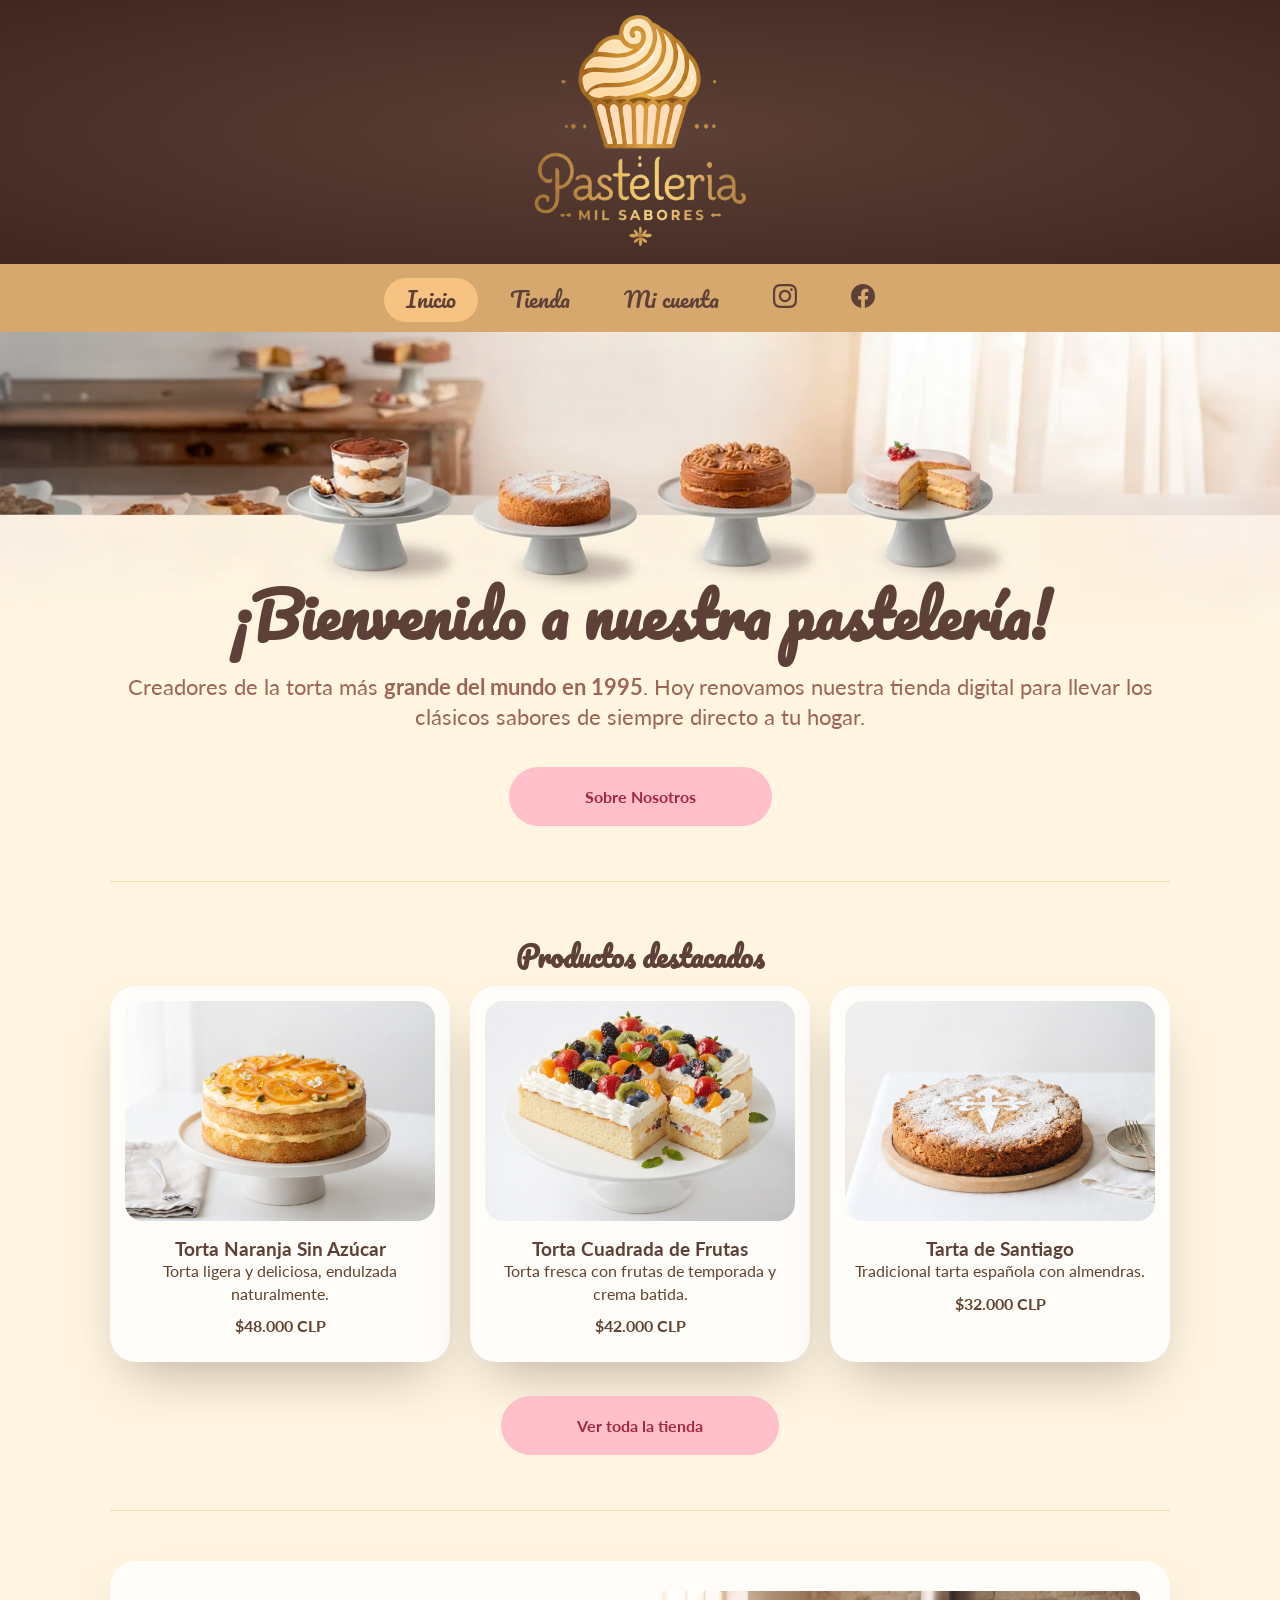
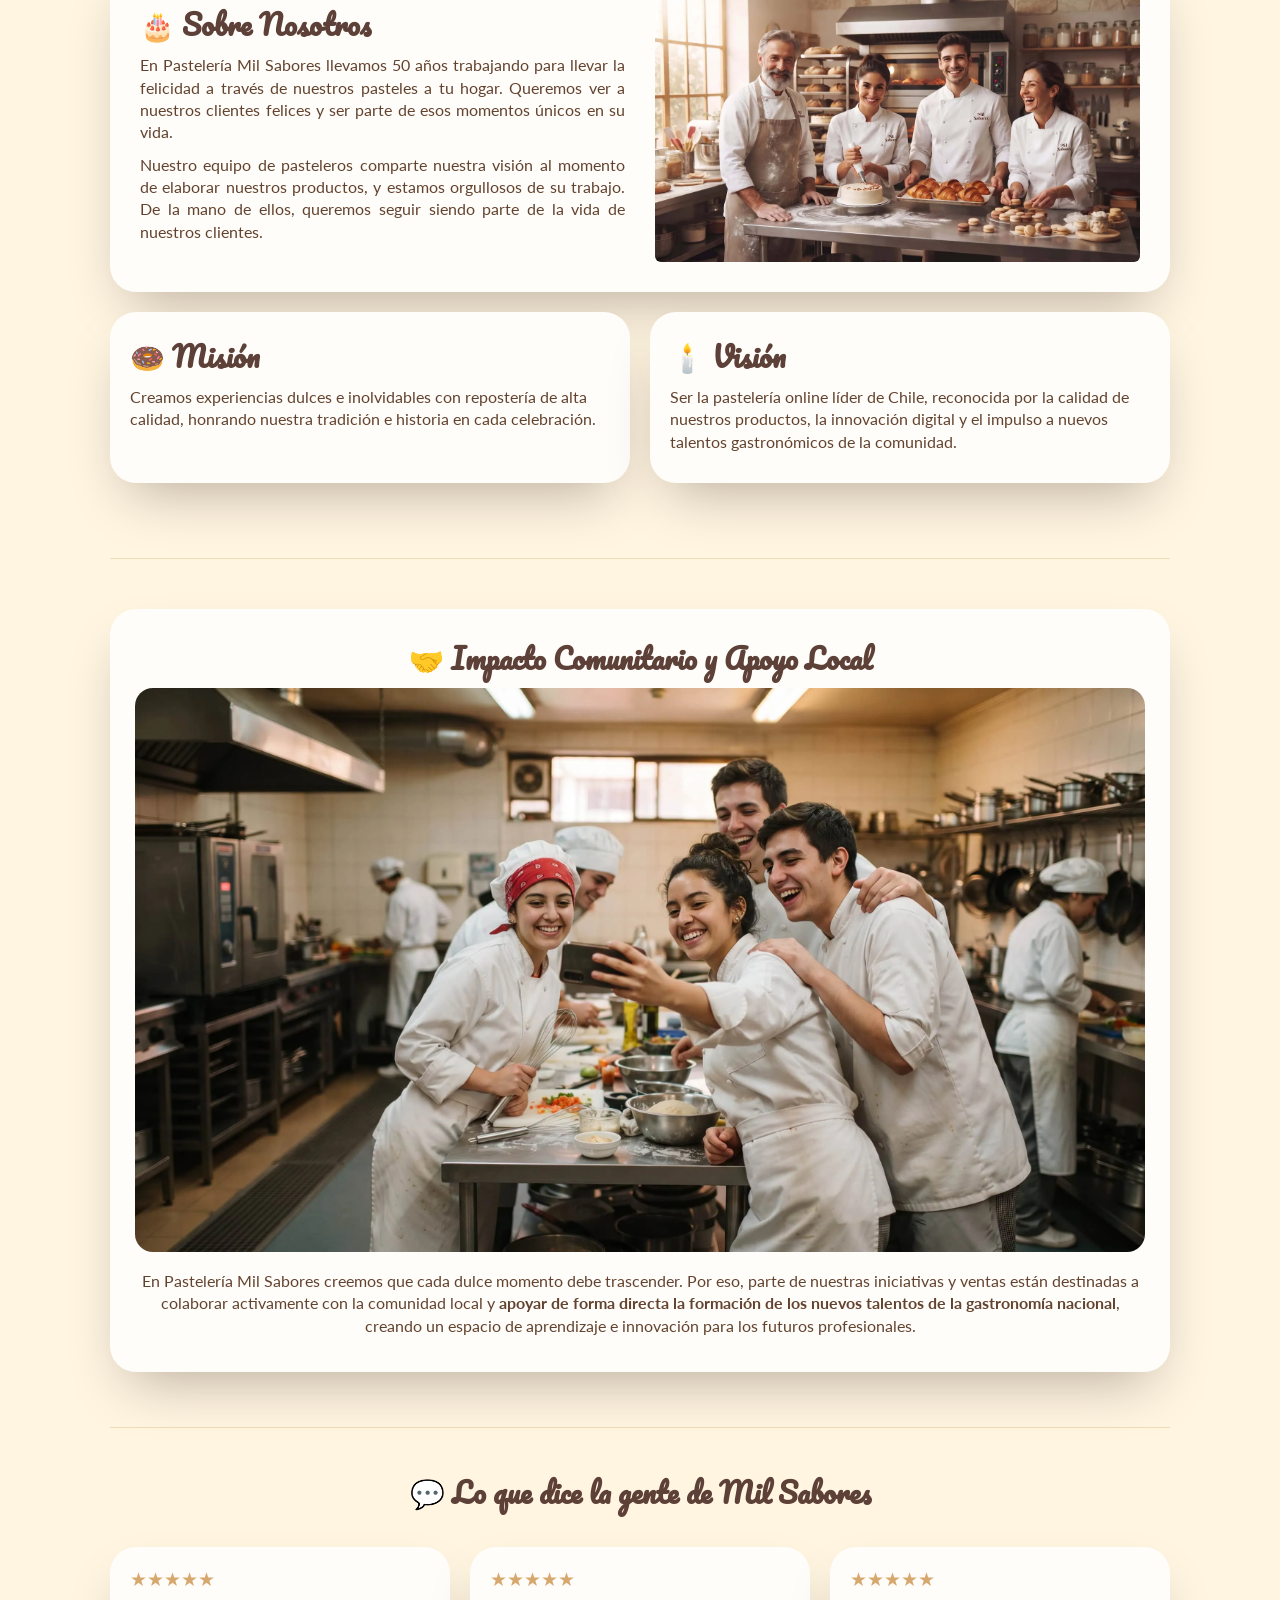
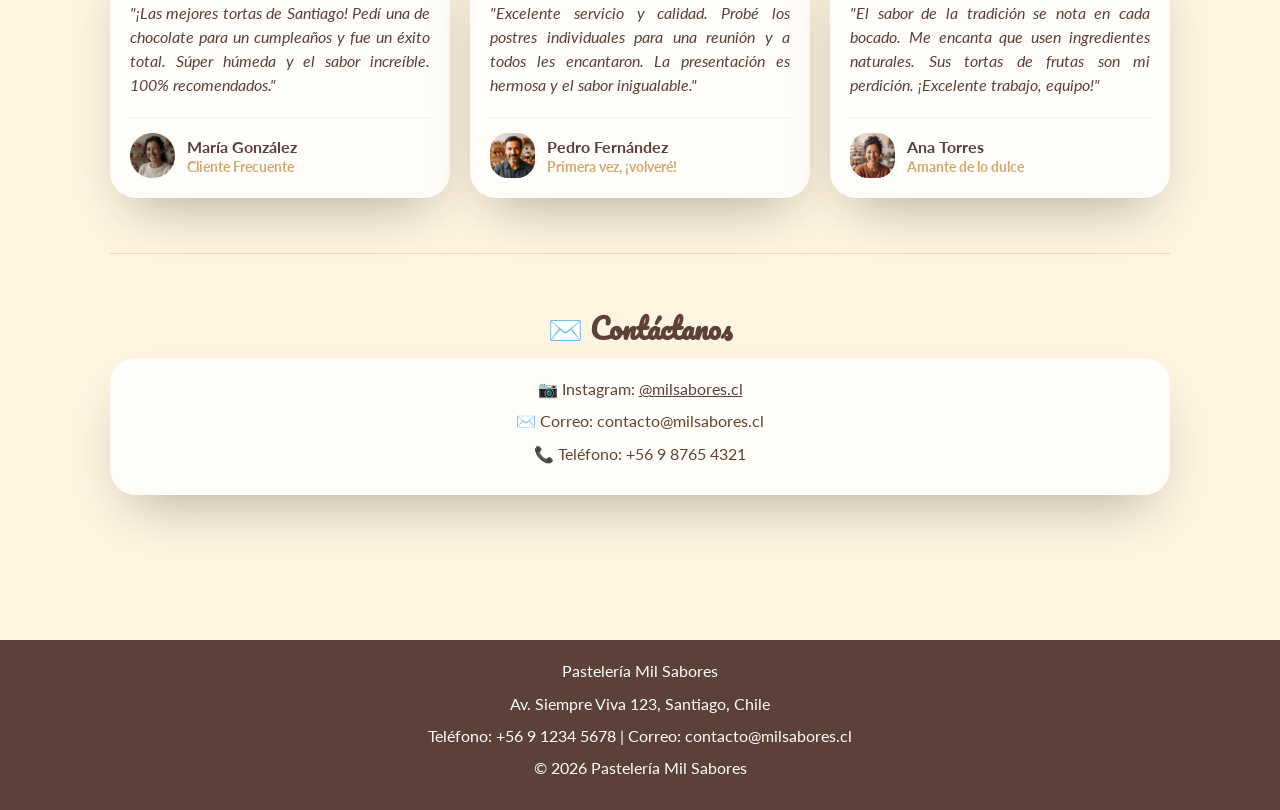
==== commit 9272e6ee: "actualización gráfica y formulario de registro" ====
--- a/index.html
+++ b/index.html
@@ -3,54 +3,71 @@
 <head>
     <meta charset="UTF-8">
     <meta name="viewport" content="width=device-width, initial-scale=1.0">
-    <title>Inicio - Pastelería Mil Sabores</title>
+    <title>🎂 Pastelería Mil Sabores - Inicio</title>
+    <meta name="description" content="Pastelería Mil Sabores, tortas y postres artesanales hechos con dedicación.">
     <link rel="stylesheet" href="css/style.css">
+    <link rel="preconnect" href="https://fonts.googleapis.com">
+    <link rel="preconnect" href="https://fonts.gstatic.com" crossorigin>
+    <link href="https://fonts.googleapis.com/css2?family=Lato:ital,wght@0,100;0,300;0,400;0,700;0,900;1,100;1,300;1,400;1,700;1,900&family=Pacifico&display=swap" rel="stylesheet">
 </head>
 <body>
 
     <header>
-        <h1>Pastelería Mil Sabores</h1>
-        <p>Tortas y postres artesanales hechos con dedicación</p>
+        <div class="logo">
+            <a href="index.html"> <img src="img/logo.png" /><h1>Pastelería Mil Sabores</h1></a>
+        </div>
     </header>
 
     <nav>
-        <div class="logo">
-            <a href="index.html">🎂 Mil Sabores</a>
-        </div>
         <ul>
-            <li><a href="index.html">Inicio</a></li>
+            <li><a href="index.html" class="current">Inicio</a></li>
             <li><a href="tienda.html">Tienda</a></li>
-            <li><a href="#nosotros">Nosotros</a></li>
+            <li><a href="login.html">Mi cuenta</a></li>
+            <li>
+                <a href="#" target="_blank">
+                    <svg xmlns="http://www.w3.org/2000/svg" viewBox="0 0 24 24" width="24" height="24" fill="currentColor">
+                        <path d="M12 2.163c3.204 0 3.584.012 4.85.07 3.252.148 4.771 1.691 4.919 4.919.058 1.265.069 1.645.069 4.849 0 3.205-.012 3.584-.069 4.849-.149 3.225-1.664 4.771-4.919 4.919-1.266.058-1.644.07-4.85.07-3.204 0-3.584-.012-4.849-.07-3.26-.149-4.771-1.699-4.919-4.92-.058-1.265-.07-1.644-.07-4.849 0-3.204.013-3.583.07-4.849.149-3.227 1.664-4.771 4.919-4.919 1.266-.057 1.645-.069 4.849-.069zm0-2.163c-3.259 0-3.667.014-4.947.072-4.358.2-6.78 2.618-6.98 6.98-.059 1.281-.073 1.689-.073 4.948 0 3.259.014 3.668.072 4.948.2 4.358 2.618 6.78 6.98 6.98 1.281.058 1.689.072 4.948.072 3.259 0 3.668-.014 4.948-.072 4.354-.2 6.782-2.618 6.979-6.98.059-1.28.073-1.689.073-4.948 0-3.259-.014-3.667-.072-4.947-.196-4.354-2.617-6.78-6.979-6.98-1.281-.059-1.69-.073-4.949-.073zm0 5.838c-3.403 0-6.162 2.759-6.162 6.162s2.759 6.163 6.162 6.163 6.162-2.759 6.162-6.163c0-3.403-2.759-6.162-6.162-6.162zm0 10.162c-2.209 0-4-1.79-4-4 0-2.209 1.791-4 4-4s4 1.791 4 4c0 2.21-1.791 4-4 4zm6.406-11.845c-.796 0-1.441.645-1.441 1.44s.645 1.44 1.441 1.44c.795 0 1.439-.645 1.439-1.44s-.644-1.44-1.439-1.44z"/>
+                    </svg>
+                </a>
+            </li>
+            <li>
+                <a href="#" target="_blank">
+                    <svg xmlns="http://www.w3.org/2000/svg" viewBox="0 0 24 24" width="24" height="24" fill="currentColor">
+                        <path d="M24 12.073c0-6.627-5.373-12-12-12s-12 5.373-12 12c0 5.99 4.388 10.954 10.125 11.854v-8.385H7.078v-3.47h3.047V9.43c0-3.007 1.792-4.669 4.533-4.669 1.312 0 2.686.235 2.686.235v2.953H15.83c-1.491 0-1.956.925-1.956 1.874v2.25h3.328l-.532 3.47h-2.796v8.385C19.612 23.027 24 18.062 24 12.073z"/>
+                    </svg>
+                </a>
+            </li>
         </ul>
     </nav>
 
+    <img class="bienvenida-imagen" src="img/hero.png" alt="Torta Cuadrada de Frutas de la pastelería">
+    
     <main>
-
         <section id="bienvenida">
-            <h2>Bienvenido a nuestra pastelería</h2>
-            <p>Somos una pastelería familiar dedicada a preparar tortas y postres frescos todos los días. Elige entre una gran variedad de sabores y encuentra el producto perfecto para cada ocasión.</p>
-            <img class="bienvenida-imagen" src="img/Hero.webp" alt="Torta Cuadrada de Frutas de la pastelería">
+            <h2>¡Bienvenido a nuestra pastelería!</h2>
+            <p>Creadores de la torta más <b>grande del mundo en 1995</b>. Hoy renovamos nuestra tienda digital para llevar los clásicos sabores de siempre directo a tu hogar.</p>
+            <button type="button" id="go-nosotros">Sobre Nosotros</button>
         </section>
 
         <section id="destacados">
             <h2>Productos destacados</h2>
             <div class="contenedor-productos">
 
-                <article class="tarjeta-producto">
+                <article class="tarjeta-producto tarjeta-base">
                     <img src="img/Torta_Naranja_Sin_Azucar.webp" alt="Torta Naranja Sin Azúcar">
                     <h3>Torta Naranja Sin Azúcar</h3>
                     <p>Torta ligera y deliciosa, endulzada naturalmente.</p>
                     <p class="precio">$48.000 CLP</p>
                 </article>
                 
-                <article class="tarjeta-producto">
+                <article class="tarjeta-producto tarjeta-base">
                     <img src="img/Torta_Cuadrada_Frutas.webp" alt="Torta Cuadrada de Frutas">
                     <h3>Torta Cuadrada de Frutas</h3>
                     <p>Torta fresca con frutas de temporada y crema batida.</p>
                     <p class="precio">$42.000 CLP</p>
                 </article>
 
-                <article class="tarjeta-producto">
+                <article class="tarjeta-producto tarjeta-base">
                     <img src="img/Tarta_De_Santiago.webp" alt="Tarta de Santiago">
                     <h3>Tarta de Santiago</h3>
                     <p>Tradicional tarta española con almendras.</p>
@@ -58,42 +75,39 @@
                 </article>
 
             </div>
-            <a href="tienda.html"><button type="button">Ver toda la tienda</button></a>
+            <a href="tienda.html" class="button">Ver toda la tienda</a>
         </section>
 
-        <section id="nosotros" class="seccion-quienes-somos">
-
-        <section class="seccion-quienes-somos">
-            <div class="tarjeta-sobre-nosotros">
+        <section class="seccion-quienes-somos" id="nosotros">
+            <div class="tarjeta-sobre-nosotros tarjeta-base">
                 <div class="texto-nosotros">
                     <h2>🎂 Sobre Nosotros</h2>
-                    <p>En Pastelería Mil Sabores llevamos 10 años trabajando para llevar la felicidad a través de nuestros pasteles a tu hogar. Queremos ver a nuestros clientes felices y ser parte de esos momentos únicos en su vida.</p>
+                    <p>En Pastelería Mil Sabores llevamos 50 años trabajando para llevar la felicidad a través de nuestros pasteles a tu hogar. Queremos ver a nuestros clientes felices y ser parte de esos momentos únicos en su vida.</p>
                     <p>Nuestro equipo de pasteleros comparte nuestra visión al momento de elaborar nuestros productos, y estamos orgullosos de su trabajo. De la mano de ellos, queremos seguir siendo parte de la vida de nuestros clientes.</p>
                 </div>
                 <div class="imagen-nosotros">
                     <img src="img/Quienes_somos.webp" alt="Equipo de pasteleros en Mil Sabores">
                 </div>
             </div>
+            <div class="contenedor-mision-vision">
+                <div class="caja-mision tarjeta-base">
+                    <h2>🍩 Misión</h2>
+                    <p>Creamos experiencias dulces e inolvidables con repostería de alta calidad, honrando nuestra tradición e historia en cada celebración.</p>
+                </div>
+                <div class="caja-vision tarjeta-base">
+                    <h2>🕯️ Visión</h2>
+                    <p>Ser la pastelería online líder de Chile, reconocida por la calidad de nuestros productos, la innovación digital y el impulso a nuevos talentos gastronómicos de la comunidad.</p>
+                </div>
+            </div>
         </section>
 
-            <div class="contenedor-mision-vision">
-                <div class="caja-mision">
-                    <h2>🍩 Misión</h2>
-                    <p>Elaborar productos de calidad de la mano de un equipo de pasteleros comprometido y orgulloso de su trabajo.</p>
-                </div>
-                <div class="caja-vision">
-                    <h2>🕯️ Visión</h2>
-                    <p>Ser parte de los momentos únicos en la vida de nuestros clientes, llevando felicidad a cada hogar a través de nuestros pasteles.</p>
-                </div>
+        <section class="seccion-impacto">
+            <div class="tarjeta-impacto tarjeta-base">
+                <h2>🤝 Impacto Comunitario y Apoyo Local</h2>
+                <img src="img/Impacto.webp" alt="Estudiantes de pastelería" class="imagen-impacto">
+                <p>En Pastelería Mil Sabores creemos que cada dulce momento debe trascender. Por eso, parte de nuestras iniciativas y ventas están destinadas a colaborar activamente con la comunidad local y <b>apoyar de forma directa la formación de los nuevos talentos de la gastronomía nacional</b>, creando un espacio de aprendizaje e innovación para los futuros profesionales.</p>
             </div>
-
-            <section class="seccion-impacto">
-                <div class="tarjeta-impacto">
-                    <h2>🤝 Impacto Comunitario y Apoyo Local</h2>
-                    <img src="img/Impacto.webp" alt="Estudiantes de pastelería" class="imagen-impacto">
-                    <p>En Pastelería Mil Sabores creemos que cada dulce momento debe trascender. Por eso, parte de nuestras iniciativas y ventas están destinadas a colaborar activamente con la comunidad local y apoyar de forma directa la formación de los nuevos talentos de la gastronomía nacional, creando un espacio de aprendizaje e innovación para los futuros profesionales.</p>
-                </div>
-            </section>
+        </section>
 
 
         <!-- Sección de Testimonios -->
@@ -102,7 +116,7 @@
             <div class="contenedor-testimonios">
 
                 <!-- Testimonio 1 -->
-                <article class="tarjeta-testimonio">
+                <article class="tarjeta-testimonio tarjeta-base">
                     <div class="estrellas">&#9733;&#9733;&#9733;&#9733;&#9733;</div>
                     <p>"¡Las mejores tortas de Santiago! Pedí una de chocolate para un cumpleaños y fue un éxito total. Súper húmeda y el sabor increíble. 100% recomendados."</p>
                     <div class="datos-cliente">
@@ -115,7 +129,7 @@
                 </article>
 
                 <!-- Testimonio 2 -->
-                <article class="tarjeta-testimonio">
+                <article class="tarjeta-testimonio tarjeta-base">
                     <div class="estrellas">&#9733;&#9733;&#9733;&#9733;&#9733;</div>
                     <p>"Excelente servicio y calidad. Probé los postres individuales para una reunión y a todos les encantaron. La presentación es hermosa y el sabor inigualable."</p>
                     <div class="datos-cliente">
@@ -128,7 +142,7 @@
                 </article>
 
                 <!-- Testimonio 3 -->
-                <article class="tarjeta-testimonio">
+                <article class="tarjeta-testimonio tarjeta-base">
                     <div class="estrellas">&#9733;&#9733;&#9733;&#9733;&#9733;</div>
                     <p>"El sabor de la tradición se nota en cada bocado. Me encanta que usen ingredientes naturales. Sus tortas de frutas son mi perdición. ¡Excelente trabajo, equipo!"</p>
                     <div class="datos-cliente">
@@ -143,8 +157,10 @@
             </div>
         </section>
 
-            <!-- contacto -->
-            <div class="nosotros-contacto">
+        <!-- Contacto -->
+        <section class="no-border">
+            <h2>✉️ Contáctanos</h2>
+            <div class="nosotros-contacto tarjeta-base">
                 <p>📷 Instagram: <a href="https://instagram.com/milsabores.cl" target="_blank" rel="noopener">@milsabores.cl</a></p>
                 <p>✉️ Correo: contacto@milsabores.cl</p>
                 <p>📞 Teléfono: +56 9 8765 4321</p>
--- a/css/style.css
+++ b/css/style.css
@@ -1,34 +1,64 @@
 /* Estilos generales del sitio - Pastelería Mil Sabores */
-
-body {
-    font-family: Arial, sans-serif;
-    background-color: #FFF5E1;
-    color: #5D4037;
+* {
+    box-sizing: border-box;
     margin: 0;
     padding: 0;
 }
 
+h2 {
+    font-family: "Pacifico", cursive;
+    font-size: 28px;
+    margin-bottom: 5px;
+}
+
+p {
+    font-size: 16px;
+    margin-bottom: 10px;
+    line-height: 1.4;
+    color: #63432f;
+}
+
+/*FFC0CB*/
+body {
+    font-family: "Lato", sans-serif;
+    font-weight: 400;
+    font-style: normal;
+    background-color: #FFF5E1;
+    color: #5D4037;
+    margin: 0;
+    padding: 0;
+}
+
+/* Header */
 header {
     background-color: #5D4037;
-    color: #FFF5E1;
-    text-align: center;
-    padding: 20px 10px;
-}
-
+    text-align: center;
+    background: radial-gradient(#5D4037, #3f2720);
+    padding: 10px;
+}
+
+.logo a {
+    text-decoration: none;
+}
+
+.logo a img {
+    width: 300px;
+}
+
+.logo a h1 {
+    display: none;
+}
+
+/* Navegación */
 nav {
     background-color: #D7A86E;
-    padding: 10px 20px;
-    display: flex;
-    justify-content: space-between;
+    padding: 10px;
+    display: flex;
+    justify-content: center;
     align-items: center;
     flex-wrap: wrap;
-}
-
-.logo a {
-    color: #5D4037;
-    font-size: 1.4em;
-    font-weight: bold;
-    text-decoration: none;
+    position: sticky;
+    top: 0;
 }
 
 nav ul {
@@ -39,17 +69,25 @@
 
 nav ul li {
     display: inline-block;
-    margin: 0 15px;
+    margin: 0 3px;
 }
 
 nav ul li a {
     color: #5D4037;
     text-decoration: none;
-    font-weight: bold;
-}
-
-nav ul li a:hover {
-    text-decoration: underline;
+    font-weight: 400;
+    font-family: "Pacifico", cursive;
+    font-size: 22px;
+    padding: 10px 22px 12px;
+    display: block;
+    transition: background-color 0.3s ease;
+    border-radius: 23px;
+    line-height: 1;
+}
+
+nav ul li a:hover,
+nav ul li a.current {
+    background: #f7c382;
 }
 
 main {
@@ -59,20 +97,42 @@
 }
 
 section {
-    margin-bottom: 40px;
-    text-align: center;
+    margin-bottom: 50px;
+    text-align: center;
+    border-bottom: 1px solid #efddb8;
+    padding-bottom: 55px;
+}
+
+section.no-border{
+    border-bottom: none;
 }
 
 /* Sección de bienvenida */
+#bienvenida h2 {
+    font-size: 60px;
+    font-family: "Pacifico", cursive;
+    margin-top: -85px;
+}
+
+#bienvenida p {
+    font-size: 22px;
+    color: #9d6554;
+    margin: 0 auto;
+}
+
 .bienvenida-imagen {
     max-width: 100%;
     width: 100%;
-    border-radius: 8px;
-    margin-top: 15px;
     display: block;
     height: auto;
 }
 
+.bienvenida-imagen.small {
+    object-fit: cover;
+    height: 317px;
+    object-position: bottom;
+}
+
 /* Tarjetas de productos (3 por fila) */
 .contenedor-productos {
     display: flex;
@@ -81,34 +141,66 @@
     gap: 20px;
 }
 
+.tarjeta-base {
+    background-color: #fffdf9;
+    border-radius: 26px;
+    padding: 15px;
+    box-shadow: 0 26px 56px -20px #2d1b1659;
+}
+
+.tarjeta-base img {
+    border-radius: 18px;
+}
+
 .tarjeta-producto {
-    background-color: white;
-    border: 1px solid #ccc;
-    border-radius: 8px;
-    padding: 15px;
-    width: 310px;
-    text-align: center;
+    text-align: center;
+    width: 340px;
 }
 
 .tarjeta-producto img {
     width: 100%;
     height: 220px;
     object-fit: cover;
-    border-radius: 4px;
-}
-
-button {
-    background-color: #5D4037;
-    color: #FFF5E1;
+    margin-bottom: 14px;
+}
+
+.tarjeta-producto .precio {
+    font-weight: bold;
+}
+
+button,
+.button {
+    background-color: #FFC0CB;
+    color: #a1283d;
     border: none;
-    padding: 10px 18px;
-    border-radius: 4px;
+    padding: 20px 76px;
+    border-radius: 40px;
     cursor: pointer;
-    margin-top: 20px;
-}
-
-button:hover {
-    background-color: #4A322C;
+    margin-top: 34px;
+    font-family: "Lato", sans-serif;
+    font-size: 16px;
+    font-weight: bold;
+    display: inline-block;
+    text-decoration: none;
+    transition: all 0.3s ease;
+}
+
+button:hover,
+.button:hover {
+    background-color: #a1283d;
+    color: #FFC0CB;
+}
+
+.button.small{
+    padding: 9px 15px 10px;
+    margin-top: 0;
+    margin-left: 10px;
+    background-color: #cdb482;
+    color: #fff5e1;
+}
+
+.button.small:hover{
+    background-color: #e5cb96;
 }
 
 footer {
@@ -119,23 +211,27 @@
     margin-top: 20px;
 }
 
+footer p {
+    color: white;
+}
+
 footer a {
     color: #FFF5E1;
 }
 
 /* Estilos Quiénes Somos (Dos columnas) */
+#nosotros {
+    scroll-margin-top: 80px;
+}
+
 .seccion-quienes-somos {
     display: flex;
     flex-direction: column;
     gap: 20px;
-    margin-bottom: 1px; 
     text-align: left !important;
 }
 
 .tarjeta-sobre-nosotros {
-    background-color: white;
-    border: 1px solid #ccc;
-    border-radius: 8px;
     padding: 30px;
     display: flex;
     align-items: center;
@@ -171,14 +267,12 @@
     display: flex;
     gap: 20px;
     flex-wrap: wrap;
-    margin-bottom: 20px; /* Compactado */
+    margin-bottom: 20px;
+    /* Compactado */
 }
 
 .caja-mision,
 .caja-vision {
-    background-color: white;
-    border: 1px solid #ccc;
-    border-radius: 8px;
     padding: 20px;
     flex: 1;
     min-width: 280px;
@@ -194,10 +288,8 @@
 }
 
 .tarjeta-impacto {
-    background-color: white;
-    border: 1px solid #ccc;
-    border-radius: 8px;
     padding: 25px;
+    text-align: center;
 }
 
 .imagen-impacto {
@@ -209,9 +301,6 @@
 }
 
 .nosotros-contacto {
-    background-color: white;
-    border: 1px solid #ccc;
-    border-radius: 8px;
     padding: 20px;
 }
 
@@ -219,9 +308,7 @@
     color: #5D4037;
 }
 
-
 /* --- Estilos Sección Testimonios (3 en una fila) --- */
-
 .seccion-testimonios {
     margin-bottom: 50px;
 }
@@ -242,16 +329,12 @@
 }
 
 .tarjeta-testimonio {
-    background-color: white;
-    border: 1px solid #ccc;
-    border-radius: 8px;
     padding: 20px;
-    width: 310px; /* Mismo ancho que las tarjetas de productos para mantener simetría */
+    width: 340px;
     text-align: left;
     display: flex;
     flex-direction: column;
     justify-content: space-between;
-    box-shadow: 0 2px 4px rgba(0,0,0,0.05);
 }
 
 .estrellas {
@@ -294,4 +377,88 @@
     font-size: 0.85em;
     color: #D7A86E;
     font-weight: bold;
+}
+
+/* Formulario de registro */
+.form-wrap {
+    display: flex;
+    justify-content: center;
+    margin-bottom: 100px;
+    margin-top: -100px;
+    flex-direction: column;
+    align-items: center;
+    gap: 20px;
+}
+
+.form-container {
+    padding: 30px;
+    max-width: 450px;
+    width: 100%;
+}
+
+.form-container h2 {
+    margin-bottom: 30px;
+    text-align: center;
+}
+
+.form-group {
+    margin-bottom: 15px;
+}
+
+label {
+    display: block;
+    margin-bottom: 5px;
+    color: #555;
+    font-weight: bold;
+}
+
+input[type="email"],
+input[type="password"],
+input[type="date"],
+input[type="text"] {
+    width: 100%;
+    padding: 10px;
+    border: 1px solid #ccc;
+    border-radius: 4px;
+    font-size: 14px;
+}
+
+.checkbox-group {
+    display: flex;
+    align-items: center;
+    gap: 8px;
+}
+
+.checkbox-group label {
+    font-weight: normal;
+    margin-bottom: 0;
+}
+
+.form-container button {
+    width: 100%;
+}
+
+.benefits-box {
+    margin-top: 20px;
+    padding: 15px 15px 10px;
+    border-radius: 5px;
+    background-color: #ede7db;
+    border: 1px solid #cfc5b0;
+    display: none;
+}
+
+.benefits-box h3 {
+    font-size: 16px;
+    color: #5d4037;
+    margin-bottom: 10px;
+    font-weight: bold;
+}
+
+.benefits-box ul {
+    padding-left: 20px;
+    color: #5d4037;
+}
+
+li {
+    margin-bottom: 10px;
 }
